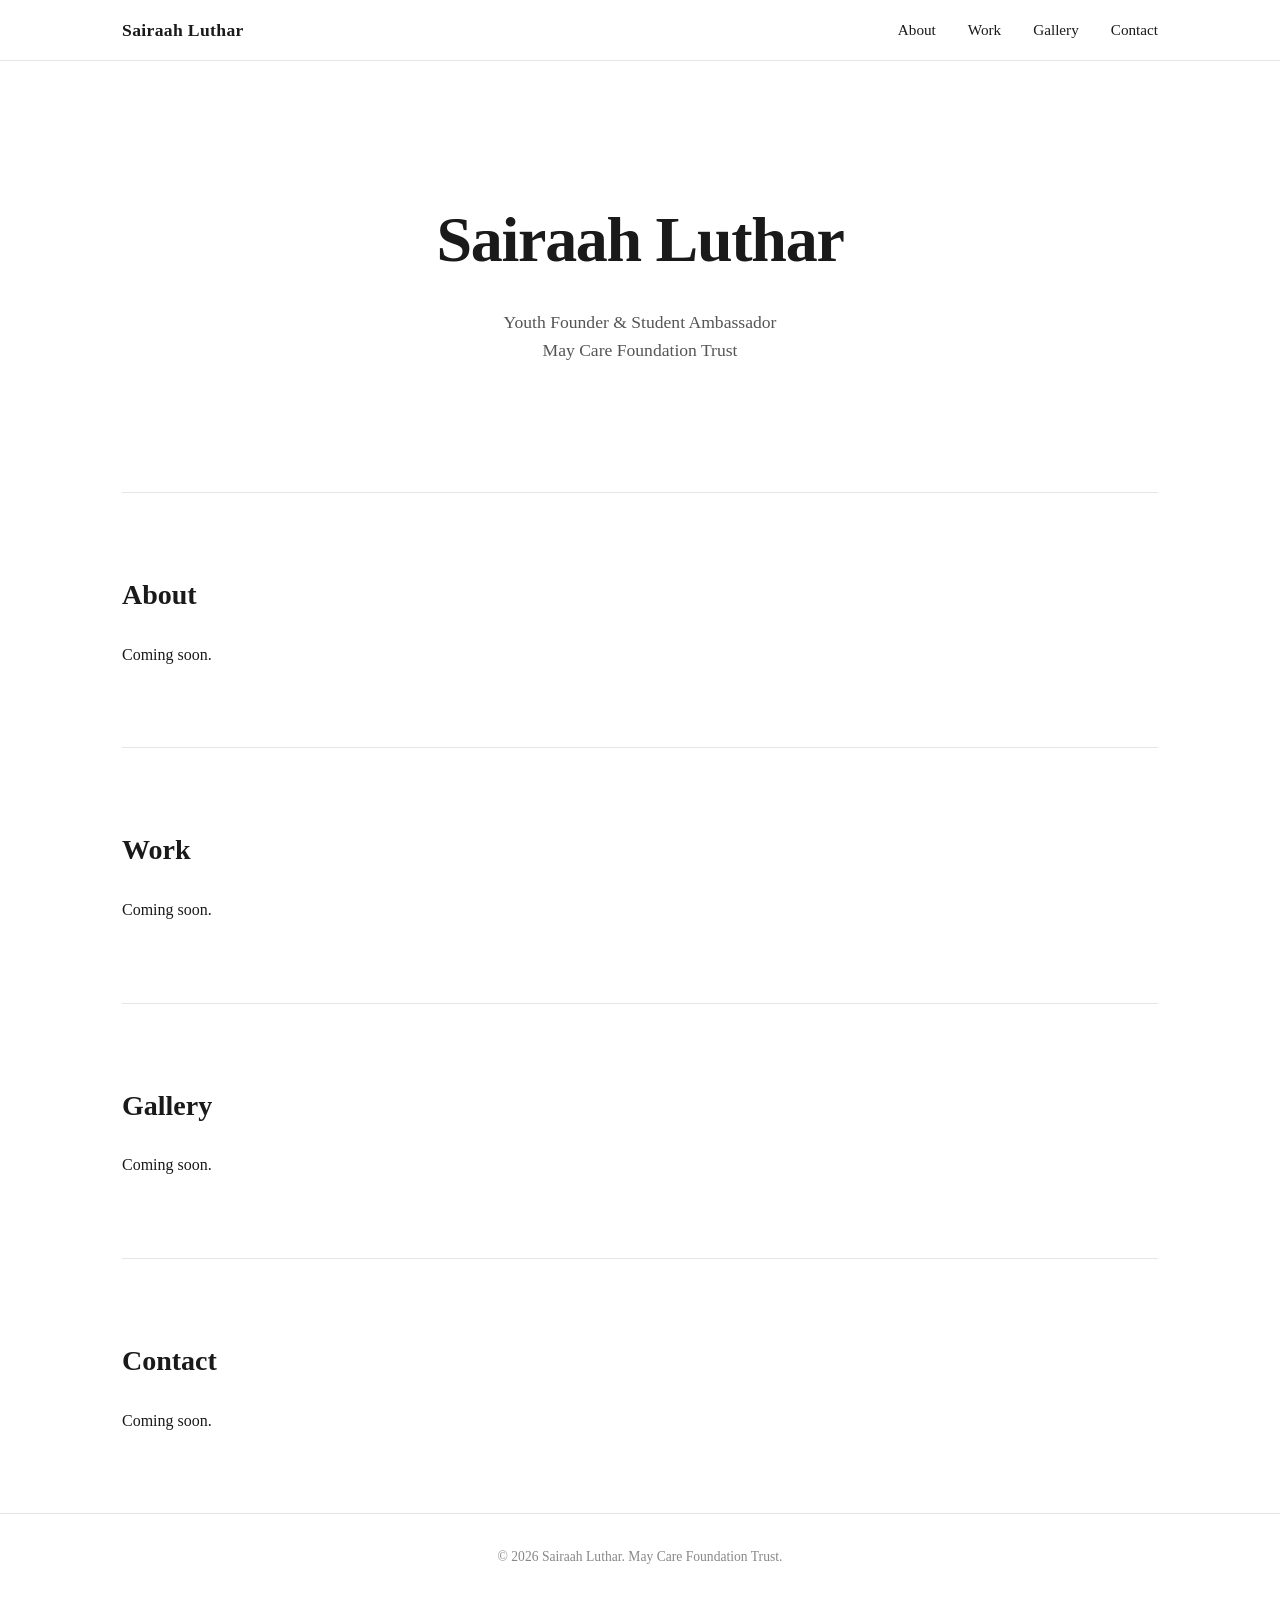
==== index.html @ 71cc1766 "Initial project scaffold for Sairaah Luthar personal website Co-Authored-By: Claude Sonnet 4.6 <nore" ====
<!DOCTYPE html>
<html lang="en">
<head>
  <meta charset="UTF-8" />
  <meta name="viewport" content="width=device-width, initial-scale=1.0" />
  <title>Sairaah Luthar — Youth Founder & Student Ambassador</title>
  <link rel="stylesheet" href="css/style.css" />
</head>
<body>

  <header>
    <nav>
      <div class="logo">Sairaah Luthar</div>
      <ul class="nav-links">
        <li><a href="#about">About</a></li>
        <li><a href="#work">Work</a></li>
        <li><a href="#gallery">Gallery</a></li>
        <li><a href="#contact">Contact</a></li>
      </ul>
    </nav>
  </header>

  <main>
    <section id="hero">
      <h1>Sairaah Luthar</h1>
      <p>Youth Founder &amp; Student Ambassador<br>May Care Foundation Trust</p>
    </section>

    <section id="about">
      <h2>About</h2>
      <p>Coming soon.</p>
    </section>

    <section id="work">
      <h2>Work</h2>
      <p>Coming soon.</p>
    </section>

    <section id="gallery">
      <h2>Gallery</h2>
      <p>Coming soon.</p>
    </section>

    <section id="contact">
      <h2>Contact</h2>
      <p>Coming soon.</p>
    </section>
  </main>

  <footer>
    <p>&copy; 2026 Sairaah Luthar. May Care Foundation Trust.</p>
  </footer>

  <script src="js/script.js"></script>
</body>
</html>
---- css/style.css ----
*, *::before, *::after {
  box-sizing: border-box;
  margin: 0;
  padding: 0;
}

body {
  font-family: Georgia, 'Times New Roman', serif;
  color: #1a1a1a;
  background: #fff;
  line-height: 1.6;
}

/* Nav */
header {
  position: sticky;
  top: 0;
  background: #fff;
  border-bottom: 1px solid #e5e5e5;
  z-index: 100;
}

nav {
  max-width: 1100px;
  margin: 0 auto;
  padding: 1rem 2rem;
  display: flex;
  align-items: center;
  justify-content: space-between;
}

.logo {
  font-size: 1.1rem;
  font-weight: bold;
  letter-spacing: 0.02em;
}

.nav-links {
  list-style: none;
  display: flex;
  gap: 2rem;
}

.nav-links a {
  text-decoration: none;
  color: inherit;
  font-size: 0.95rem;
}

.nav-links a:hover {
  text-decoration: underline;
}

/* Sections */
main {
  max-width: 1100px;
  margin: 0 auto;
  padding: 0 2rem;
}

section {
  padding: 5rem 0;
  border-bottom: 1px solid #e5e5e5;
}

section:last-child {
  border-bottom: none;
}

#hero {
  text-align: center;
  padding: 8rem 0;
}

#hero h1 {
  font-size: clamp(2.5rem, 6vw, 4rem);
  letter-spacing: -0.02em;
  margin-bottom: 1rem;
}

#hero p {
  font-size: 1.1rem;
  color: #555;
}

h2 {
  font-size: 1.75rem;
  margin-bottom: 1.5rem;
}

/* Footer */
footer {
  text-align: center;
  padding: 2rem;
  font-size: 0.85rem;
  color: #888;
  border-top: 1px solid #e5e5e5;
}
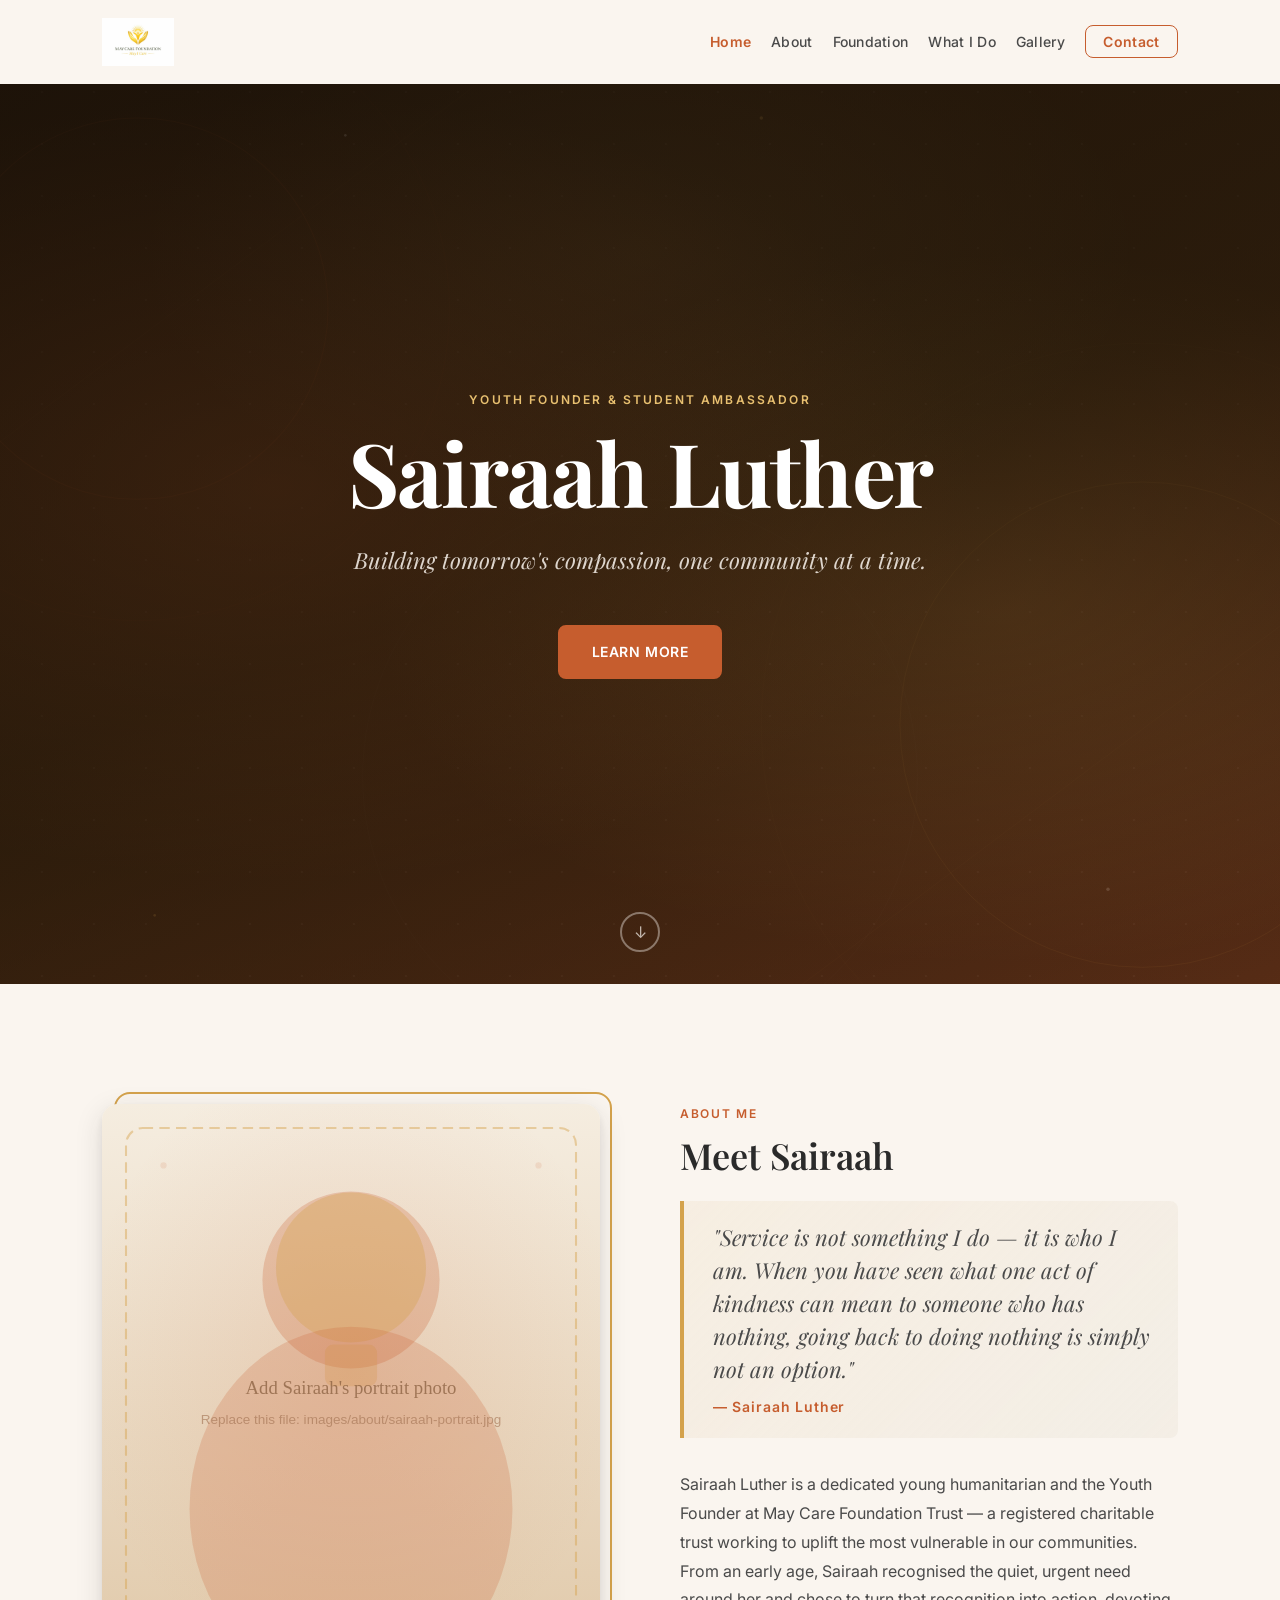
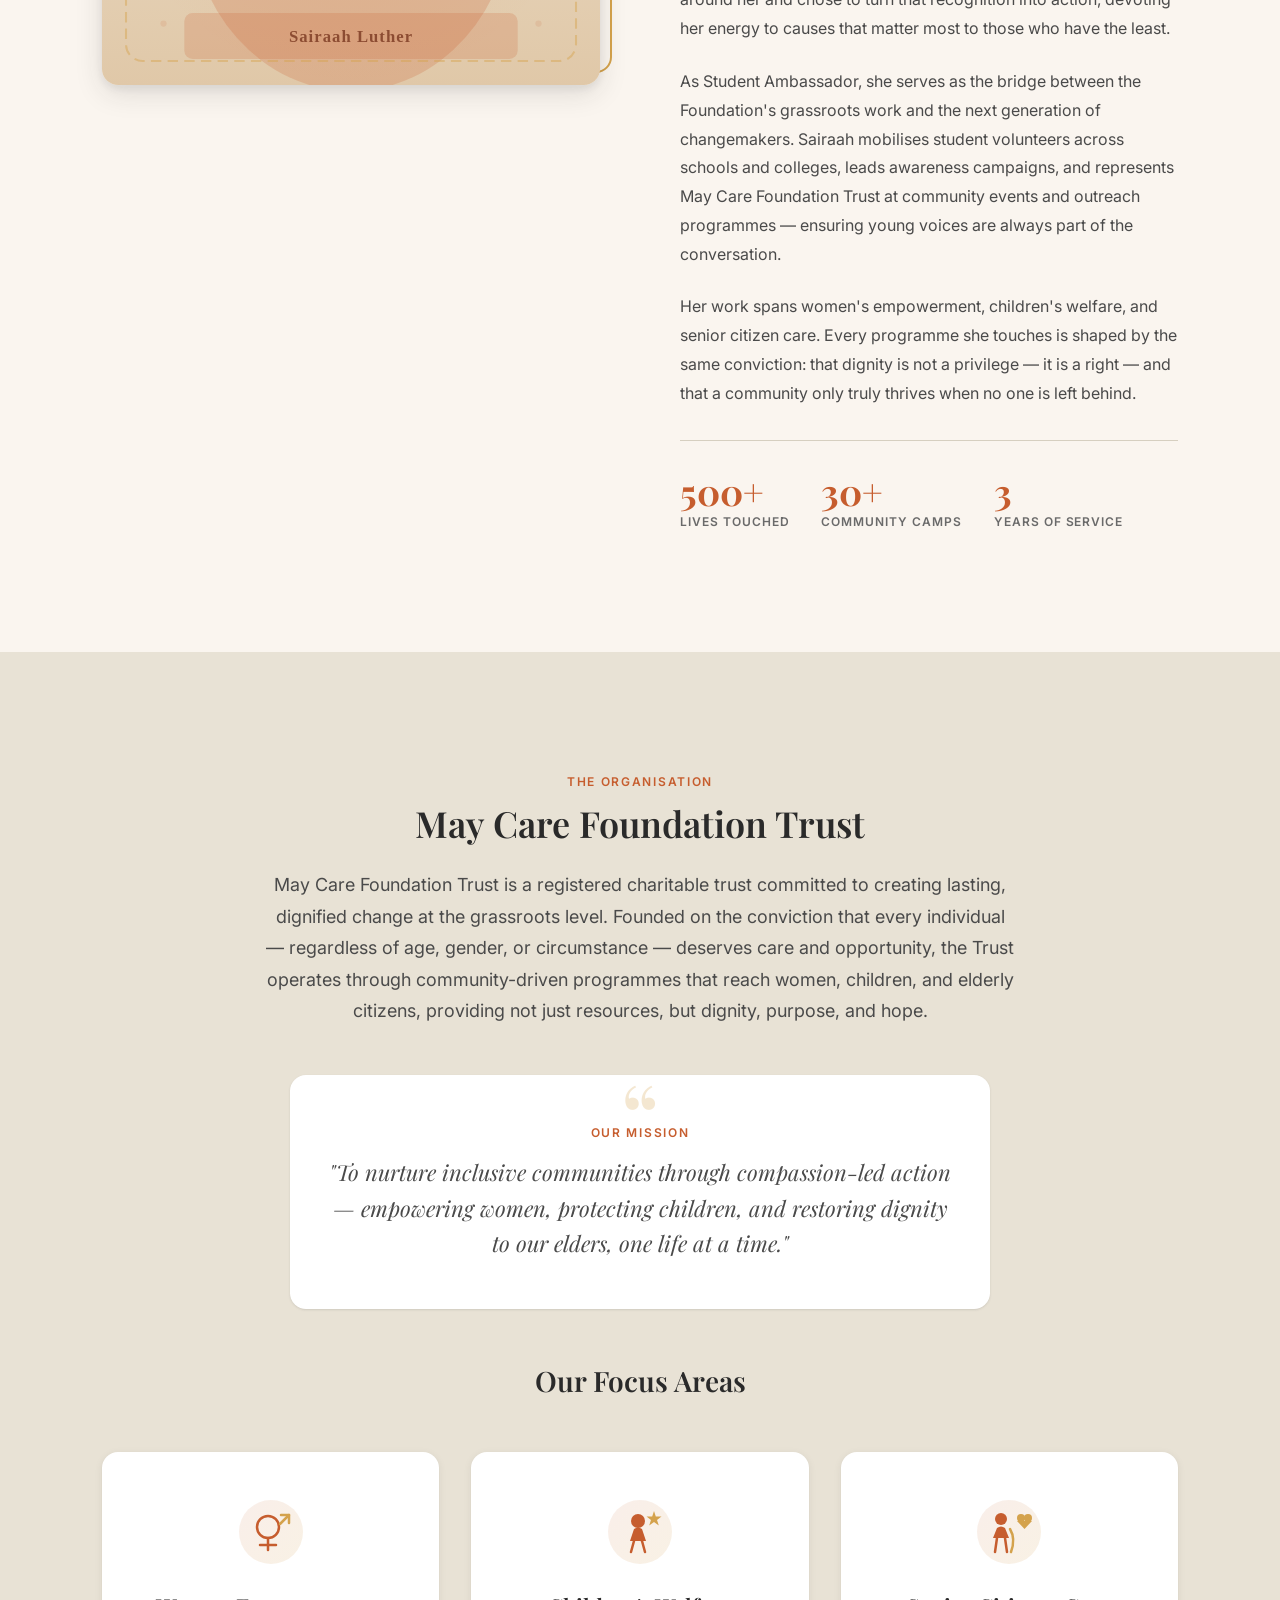
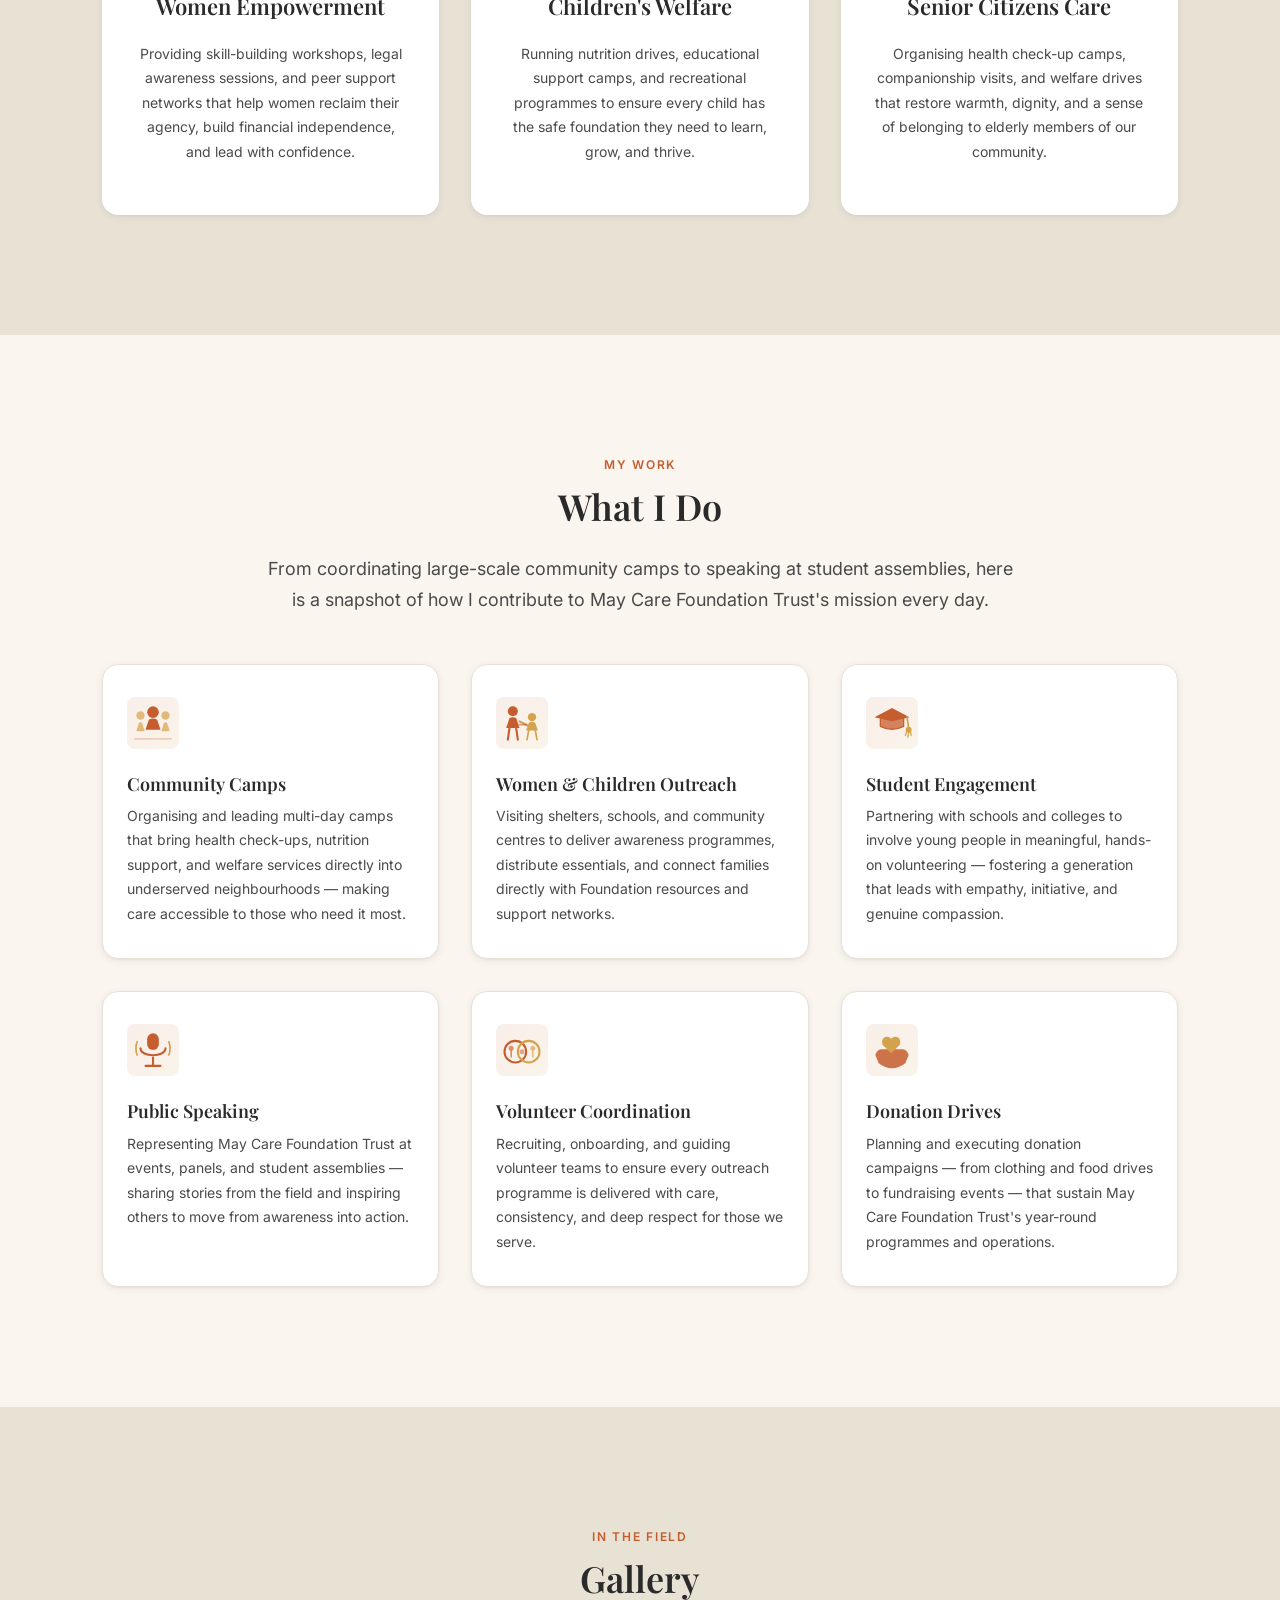
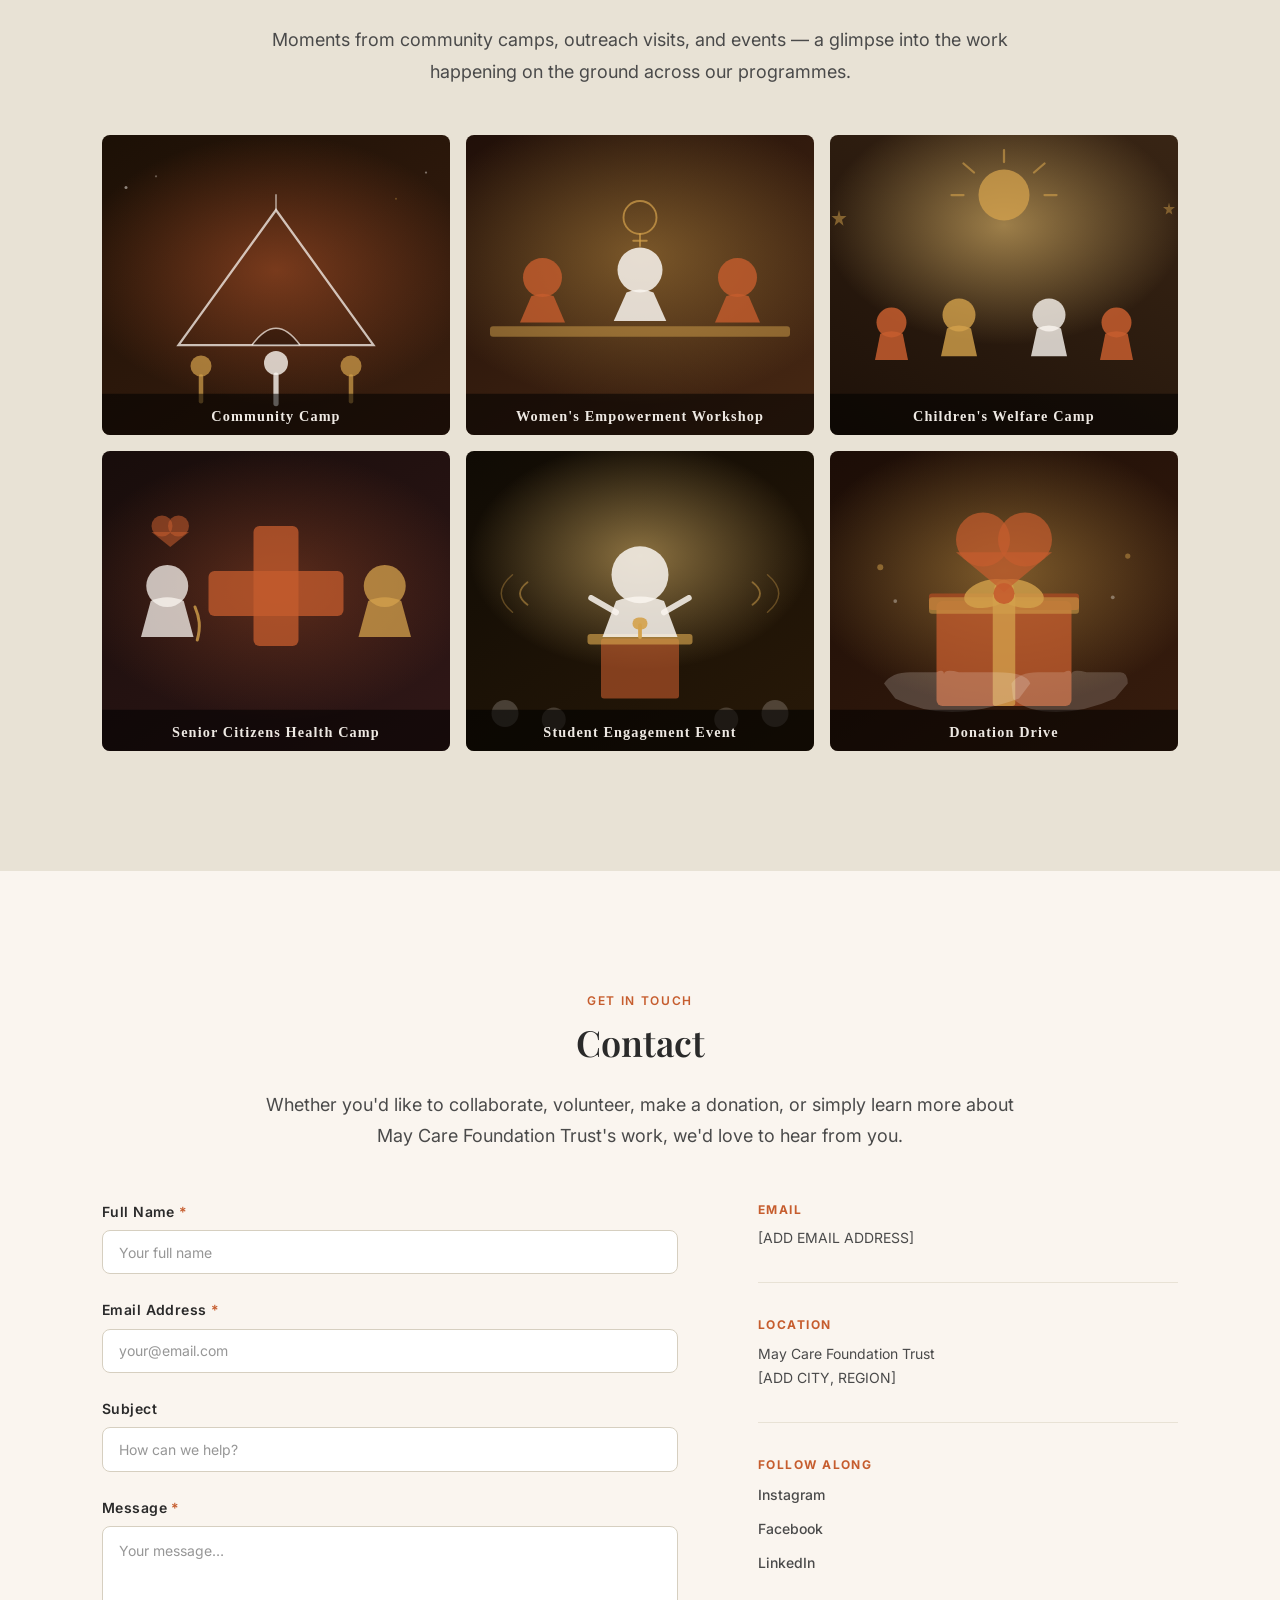
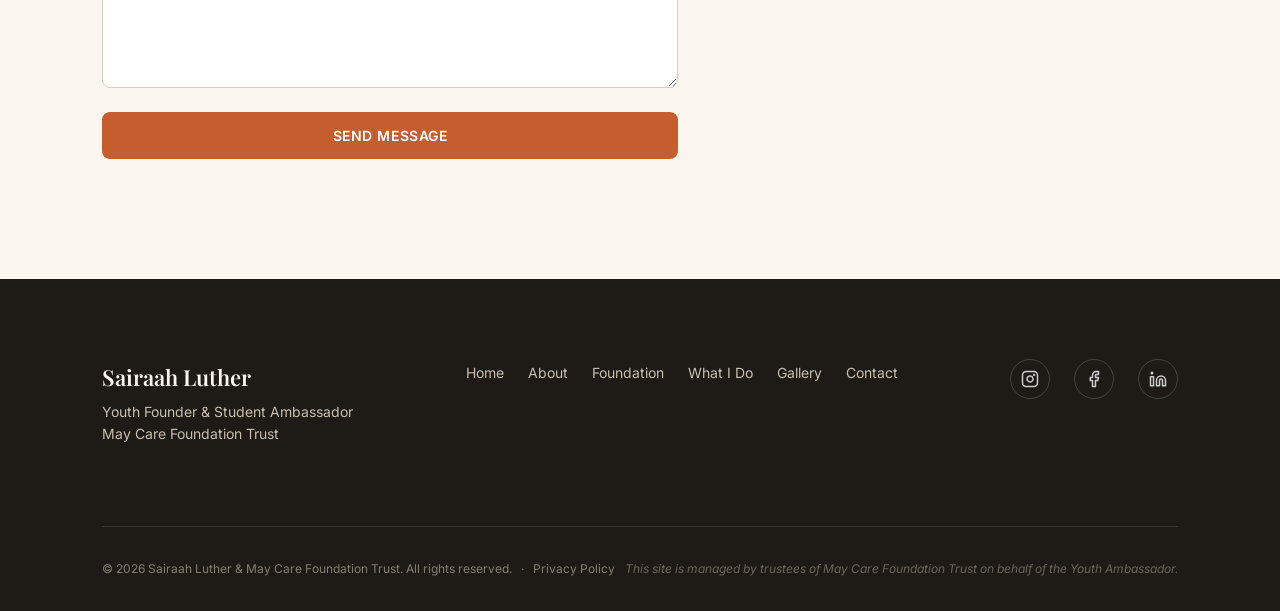
==== commit 4086e6c3: "Add logo image, fix name spelling to Luther, add all site assets Co-Authored-By: Claude Sonnet 4.6 <" ====
--- a/index.html
+++ b/index.html
@@ -1,55 +1,735 @@
-<!DOCTYPE html>
+﻿<!DOCTYPE html>
 <html lang="en">
 <head>
   <meta charset="UTF-8" />
   <meta name="viewport" content="width=device-width, initial-scale=1.0" />
-  <title>Sairaah Luthar — Youth Founder & Student Ambassador</title>
+
+  <!-- Primary Meta -->
+  <title>Sairaah Luther — Youth Founder &amp; Student Ambassador | May Care Foundation Trust</title>
+  <meta name="description" content="Sairaah Luther is Youth Founder &amp; Student Ambassador at May Care Foundation Trust — empowering women, supporting children, and caring for senior citizens." />
+  <meta name="keywords" content="Sairaah Luther, May Care Foundation Trust, Youth Founder, Student Ambassador, women empowerment, children welfare, senior citizens care, community outreach, humanitarian, charity" />
+  <meta name="author" content="Sairaah Luther" />
+  <link rel="canonical" href="[YOUR WEBSITE URL]" />
+
+  <!-- Open Graph / Facebook -->
+  <meta property="og:type" content="website" />
+  <meta property="og:url" content="[YOUR WEBSITE URL]" />
+  <meta property="og:title" content="Sairaah Luther — Youth Founder &amp; Student Ambassador | May Care Foundation Trust" />
+  <meta property="og:description" content="Sairaah Luther is the Youth Founder and Student Ambassador of May Care Foundation Trust — creating lasting change through compassion-led community action for women, children, and senior citizens." />
+  <meta property="og:image" content="/assets/social-preview.jpg" />
+  <meta property="og:image:width" content="1200" />
+  <meta property="og:image:height" content="630" />
+  <meta property="og:image:alt" content="Sairaah Luther, Youth Founder and Student Ambassador at May Care Foundation Trust" />
+  <meta property="og:site_name" content="Sairaah Luther" />
+  <meta property="og:locale" content="en_GB" />
+
+  <!-- Twitter Card -->
+  <meta name="twitter:card" content="summary_large_image" />
+  <meta name="twitter:title" content="Sairaah Luther — Youth Founder &amp; Student Ambassador | May Care Foundation Trust" />
+  <meta name="twitter:description" content="Sairaah Luther is the Youth Founder and Student Ambassador of May Care Foundation Trust — creating lasting change through compassion-led community action for women, children, and senior citizens." />
+  <meta name="twitter:image" content="/assets/social-preview.jpg" />
+  <meta name="twitter:image:alt" content="Sairaah Luther, Youth Founder and Student Ambassador at May Care Foundation Trust" />
+
+  <!-- Favicons -->
+  <link rel="icon" href="/assets/favicon.ico" sizes="any" />
+  <link rel="icon" type="image/png" sizes="32x32" href="/assets/favicon-32x32.png" />
+  <link rel="icon" type="image/png" sizes="16x16" href="/assets/favicon-16x16.png" />
+  <link rel="apple-touch-icon" sizes="180x180" href="/assets/apple-touch-icon.png" />
+
+  <!-- Google Fonts — preconnect first to cut DNS/TLS latency -->
+  <link rel="preconnect" href="https://fonts.googleapis.com" />
+  <link rel="preconnect" href="https://fonts.gstatic.com" crossorigin />
+  <link rel="stylesheet" href="https://fonts.googleapis.com/css2?family=Playfair+Display:ital,wght@0,400;0,500;0,600;0,700;1,400;1,500&family=Inter:wght@300;400;500;600&display=swap" />
+
   <link rel="stylesheet" href="css/style.css" />
 </head>
+
 <body>
 
-  <header>
-    <nav>
-      <div class="logo">Sairaah Luthar</div>
-      <ul class="nav-links">
-        <li><a href="#about">About</a></li>
-        <li><a href="#work">Work</a></li>
-        <li><a href="#gallery">Gallery</a></li>
-        <li><a href="#contact">Contact</a></li>
+  <!-- ============================================================
+       SKIP LINK (Accessibility)
+       ============================================================ -->
+  <a class="skip-link" href="#main-content">Skip to main content</a>
+
+
+  <!-- ============================================================
+       HEADER / NAVIGATION
+       ============================================================ -->
+  <header class="site-header" role="banner">
+    <nav class="nav-container" aria-label="Primary navigation">
+      <a class="nav-logo" href="#home" aria-label="Sairaah Luther — back to top">
+        <img src="images/logo/logo.jpg" alt="May Care Foundation Trust Logo" class="nav-logo__img" />
+      </a>
+
+      <button
+        class="nav-toggle"
+        aria-expanded="false"
+        aria-controls="nav-menu"
+        aria-label="Toggle navigation menu"
+      >
+        <span class="nav-toggle__bar"></span>
+        <span class="nav-toggle__bar"></span>
+        <span class="nav-toggle__bar"></span>
+      </button>
+
+      <ul class="nav-menu" id="nav-menu" role="list">
+        <li><a class="nav-link" href="#home">Home</a></li>
+        <li><a class="nav-link" href="#about">About</a></li>
+        <li><a class="nav-link" href="#foundation">Foundation</a></li>
+        <li><a class="nav-link" href="#what-i-do">What I Do</a></li>
+        <li><a class="nav-link" href="#gallery">Gallery</a></li>
+        <li><a class="nav-link nav-link--cta" href="#contact">Contact</a></li>
       </ul>
     </nav>
   </header>
 
-  <main>
-    <section id="hero">
-      <h1>Sairaah Luthar</h1>
-      <p>Youth Founder &amp; Student Ambassador<br>May Care Foundation Trust</p>
+
+  <!-- ============================================================
+       MAIN CONTENT
+       ============================================================ -->
+  <main id="main-content">
+
+
+    <!-- ----------------------------------------------------------
+         HERO SECTION
+         ---------------------------------------------------------- -->
+    <section id="home" class="hero" aria-labelledby="hero-heading">
+      <div class="hero__bg" aria-hidden="true">
+        <!-- Background image: set in CSS as background-image: url('../images/hero/hero-bg.jpg') -->
+      </div>
+      <div class="hero__overlay" aria-hidden="true"></div>
+
+      <div class="hero__content">
+        <p class="hero__eyebrow">Youth Founder &amp; Student Ambassador</p>
+        <h1 class="hero__heading" id="hero-heading">Sairaah Luther</h1>
+        <p class="hero__tagline">
+          Building tomorrow's compassion, one community at a time.
+        </p>
+        <a class="btn btn--primary" href="#about">Learn More</a>
+      </div>
+
+      <a class="hero__scroll-indicator" href="#about" aria-label="Scroll down to About section">
+        <span class="hero__scroll-indicator-arrow" aria-hidden="true">&#8595;</span>
+      </a>
     </section>
 
-    <section id="about">
-      <h2>About</h2>
-      <p>Coming soon.</p>
+
+    <!-- ----------------------------------------------------------
+         ABOUT SECTION
+         ---------------------------------------------------------- -->
+    <section id="about" class="about section-padding" aria-labelledby="about-heading">
+      <div class="container">
+        <div class="about__grid">
+
+          <!-- Photo column -->
+          <div class="about__photo-col">
+            <figure class="about__photo-frame">
+              <img
+                class="about__photo"
+                src="images/about/sairaah-portrait.svg"
+                alt="Sairaah Luther, Youth Founder and Student Ambassador at May Care Foundation Trust"
+                width="480"
+                height="560"
+                loading="lazy"
+              />
+            </figure>
+          </div>
+
+          <!-- Bio column -->
+          <div class="about__bio-col">
+            <span class="section-label" aria-hidden="true">About Me</span>
+            <h2 class="section-heading" id="about-heading">Meet Sairaah</h2>
+
+            <blockquote class="pull-quote">
+              <p>
+                "Service is not something I do — it is who I am. When you have seen what one act of kindness can mean to someone who has nothing, going back to doing nothing is simply not an option."
+              </p>
+              <cite>— Sairaah Luther</cite>
+            </blockquote>
+
+            <p class="about__bio-text">
+              Sairaah Luther is a dedicated young humanitarian and the Youth Founder at May Care Foundation Trust — a registered charitable trust working to uplift the most vulnerable in our communities. From an early age, Sairaah recognised the quiet, urgent need around her and chose to turn that recognition into action, devoting her energy to causes that matter most to those who have the least.
+            </p>
+            <p class="about__bio-text">
+              As Student Ambassador, she serves as the bridge between the Foundation's grassroots work and the next generation of changemakers. Sairaah mobilises student volunteers across schools and colleges, leads awareness campaigns, and represents May Care Foundation Trust at community events and outreach programmes — ensuring young voices are always part of the conversation.
+            </p>
+            <p class="about__bio-text">
+              Her work spans women's empowerment, children's welfare, and senior citizen care. Every programme she touches is shaped by the same conviction: that dignity is not a privilege — it is a right — and that a community only truly thrives when no one is left behind.
+            </p>
+
+            <ul class="about__stats" aria-label="Key highlights">
+              <li class="about__stat">
+                <span class="about__stat-number">500+</span>
+                <span class="about__stat-label">Lives Touched</span>
+              </li>
+              <li class="about__stat">
+                <span class="about__stat-number">30+</span>
+                <span class="about__stat-label">Community Camps</span>
+              </li>
+              <li class="about__stat">
+                <span class="about__stat-number">3</span>
+                <span class="about__stat-label">Years of Service</span>
+              </li>
+            </ul>
+          </div>
+
+        </div>
+      </div>
     </section>
 
-    <section id="work">
-      <h2>Work</h2>
-      <p>Coming soon.</p>
+
+    <!-- ----------------------------------------------------------
+         FOUNDATION SECTION
+         ---------------------------------------------------------- -->
+    <section id="foundation" class="foundation section-padding" aria-labelledby="foundation-heading">
+      <div class="container">
+
+        <span class="section-label" aria-hidden="true">The Organisation</span>
+        <h2 class="section-heading" id="foundation-heading">May Care Foundation Trust</h2>
+        <p class="section-intro">
+          May Care Foundation Trust is a registered charitable trust committed to creating lasting, dignified change at the grassroots level. Founded on the conviction that every individual — regardless of age, gender, or circumstance — deserves care and opportunity, the Trust operates through community-driven programmes that reach women, children, and elderly citizens, providing not just resources, but dignity, purpose, and hope.
+        </p>
+
+        <!-- Mission statement -->
+        <div class="foundation__mission" role="region" aria-label="Foundation mission">
+          <h3 class="foundation__mission-title">Our Mission</h3>
+          <p class="foundation__mission-text">
+            "To nurture inclusive communities through compassion-led action — empowering women, protecting children, and restoring dignity to our elders, one life at a time."
+          </p>
+        </div>
+
+        <!-- Focus area cards -->
+        <h3 class="foundation__cards-heading">Our Focus Areas</h3>
+        <ul class="foundation__cards" role="list" aria-label="Foundation focus areas">
+
+          <li class="foundation__card">
+            <div class="foundation__card-icon" aria-hidden="true">
+              <img
+                src="images/icons/women-empowerment.svg"
+                alt=""
+                width="48"
+                height="48"
+              />
+            </div>
+            <h4 class="foundation__card-title">Women Empowerment</h4>
+            <p class="foundation__card-desc">
+              Providing skill-building workshops, legal awareness sessions, and peer support networks that help women reclaim their agency, build financial independence, and lead with confidence.
+            </p>
+          </li>
+
+          <li class="foundation__card">
+            <div class="foundation__card-icon" aria-hidden="true">
+              <img
+                src="images/icons/childrens-welfare.svg"
+                alt=""
+                width="48"
+                height="48"
+              />
+            </div>
+            <h4 class="foundation__card-title">Children's Welfare</h4>
+            <p class="foundation__card-desc">
+              Running nutrition drives, educational support camps, and recreational programmes to ensure every child has the safe foundation they need to learn, grow, and thrive.
+            </p>
+          </li>
+
+          <li class="foundation__card">
+            <div class="foundation__card-icon" aria-hidden="true">
+              <img
+                src="images/icons/senior-citizens.svg"
+                alt=""
+                width="48"
+                height="48"
+              />
+            </div>
+            <h4 class="foundation__card-title">Senior Citizens Care</h4>
+            <p class="foundation__card-desc">
+              Organising health check-up camps, companionship visits, and welfare drives that restore warmth, dignity, and a sense of belonging to elderly members of our community.
+            </p>
+          </li>
+
+        </ul>
+      </div>
     </section>
 
-    <section id="gallery">
-      <h2>Gallery</h2>
-      <p>Coming soon.</p>
+
+    <!-- ----------------------------------------------------------
+         WHAT I DO SECTION
+         ---------------------------------------------------------- -->
+    <section id="what-i-do" class="what-i-do section-padding" aria-labelledby="what-i-do-heading">
+      <div class="container">
+
+        <span class="section-label" aria-hidden="true">My Work</span>
+        <h2 class="section-heading" id="what-i-do-heading">What I Do</h2>
+        <p class="section-intro">
+          From coordinating large-scale community camps to speaking at student assemblies, here is a snapshot of how I contribute to May Care Foundation Trust's mission every day.
+        </p>
+
+        <ul class="activities__grid" role="list" aria-label="Sairaah's activities">
+
+          <li class="activity__card">
+            <div class="activity__icon" aria-hidden="true">
+              <img
+                src="images/icons/community-camps.svg"
+                alt=""
+                width="40"
+                height="40"
+              />
+            </div>
+            <h3 class="activity__title">Community Camps</h3>
+            <p class="activity__desc">
+              Organising and leading multi-day camps that bring health check-ups, nutrition support, and welfare services directly into underserved neighbourhoods — making care accessible to those who need it most.
+            </p>
+          </li>
+
+          <li class="activity__card">
+            <div class="activity__icon" aria-hidden="true">
+              <img
+                src="images/icons/women-children-outreach.svg"
+                alt=""
+                width="40"
+                height="40"
+              />
+            </div>
+            <h3 class="activity__title">Women &amp; Children Outreach</h3>
+            <p class="activity__desc">
+              Visiting shelters, schools, and community centres to deliver awareness programmes, distribute essentials, and connect families directly with Foundation resources and support networks.
+            </p>
+          </li>
+
+          <li class="activity__card">
+            <div class="activity__icon" aria-hidden="true">
+              <img
+                src="images/icons/student-engagement.svg"
+                alt=""
+                width="40"
+                height="40"
+              />
+            </div>
+            <h3 class="activity__title">Student Engagement</h3>
+            <p class="activity__desc">
+              Partnering with schools and colleges to involve young people in meaningful, hands-on volunteering — fostering a generation that leads with empathy, initiative, and genuine compassion.
+            </p>
+          </li>
+
+          <li class="activity__card">
+            <div class="activity__icon" aria-hidden="true">
+              <img
+                src="images/icons/public-speaking.svg"
+                alt=""
+                width="40"
+                height="40"
+              />
+            </div>
+            <h3 class="activity__title">Public Speaking</h3>
+            <p class="activity__desc">
+              Representing May Care Foundation Trust at events, panels, and student assemblies — sharing stories from the field and inspiring others to move from awareness into action.
+            </p>
+          </li>
+
+          <li class="activity__card">
+            <div class="activity__icon" aria-hidden="true">
+              <img
+                src="images/icons/volunteer-coordination.svg"
+                alt=""
+                width="40"
+                height="40"
+              />
+            </div>
+            <h3 class="activity__title">Volunteer Coordination</h3>
+            <p class="activity__desc">
+              Recruiting, onboarding, and guiding volunteer teams to ensure every outreach programme is delivered with care, consistency, and deep respect for those we serve.
+            </p>
+          </li>
+
+          <li class="activity__card">
+            <div class="activity__icon" aria-hidden="true">
+              <img
+                src="images/icons/donation-drives.svg"
+                alt=""
+                width="40"
+                height="40"
+              />
+            </div>
+            <h3 class="activity__title">Donation Drives</h3>
+            <p class="activity__desc">
+              Planning and executing donation campaigns — from clothing and food drives to fundraising events — that sustain May Care Foundation Trust's year-round programmes and operations.
+            </p>
+          </li>
+
+        </ul>
+      </div>
     </section>
 
-    <section id="contact">
-      <h2>Contact</h2>
-      <p>Coming soon.</p>
+
+    <!-- ----------------------------------------------------------
+         GALLERY SECTION
+         ---------------------------------------------------------- -->
+    <section id="gallery" class="gallery section-padding" aria-labelledby="gallery-heading">
+      <div class="container">
+
+        <span class="section-label" aria-hidden="true">In the Field</span>
+        <h2 class="section-heading" id="gallery-heading">Gallery</h2>
+        <p class="section-intro">
+          Moments from community camps, outreach visits, and events — a glimpse into the work happening on the ground across our programmes.
+        </p>
+
+        <ul class="gallery__grid" role="list" aria-label="Photo gallery">
+
+          <li class="gallery__item">
+            <figure>
+              <img
+                class="gallery__img"
+                src="images/gallery/community-camp.svg"
+                alt="Sairaah Luther and volunteers at a May Care Foundation Trust community camp"
+                width="600"
+                height="400"
+                loading="lazy"
+              />
+              <figcaption class="gallery__caption">
+                Community Camp
+              </figcaption>
+            </figure>
+          </li>
+
+          <li class="gallery__item">
+            <figure>
+              <img
+                class="gallery__img"
+                src="images/gallery/womens-workshop.svg"
+                alt="Women attending a skill-building workshop organised by May Care Foundation Trust"
+                width="600"
+                height="400"
+                loading="lazy"
+              />
+              <figcaption class="gallery__caption">
+                Women's Empowerment Workshop
+              </figcaption>
+            </figure>
+          </li>
+
+          <li class="gallery__item">
+            <figure>
+              <img
+                class="gallery__img"
+                src="images/gallery/childrens-camp.svg"
+                alt="Children participating in an educational activity at a May Care Foundation Trust welfare camp"
+                width="600"
+                height="400"
+                loading="lazy"
+              />
+              <figcaption class="gallery__caption">
+                Children's Welfare Camp
+              </figcaption>
+            </figure>
+          </li>
+
+          <li class="gallery__item">
+            <figure>
+              <img
+                class="gallery__img"
+                src="images/gallery/seniors-health-camp.svg"
+                alt="Volunteers conducting health check-ups for elderly community members"
+                width="600"
+                height="400"
+                loading="lazy"
+              />
+              <figcaption class="gallery__caption">
+                Senior Citizens Health Camp
+              </figcaption>
+            </figure>
+          </li>
+
+          <li class="gallery__item">
+            <figure>
+              <img
+                class="gallery__img"
+                src="images/gallery/public-speaking.svg"
+                alt="Sairaah Luther speaking at a student engagement event"
+                width="600"
+                height="400"
+                loading="lazy"
+              />
+              <figcaption class="gallery__caption">
+                Student Engagement Event
+              </figcaption>
+            </figure>
+          </li>
+
+          <li class="gallery__item">
+            <figure>
+              <img
+                class="gallery__img"
+                src="images/gallery/donation-drive.svg"
+                alt="Volunteers sorting donated items for distribution at a May Care Foundation Trust donation drive"
+                width="600"
+                height="400"
+                loading="lazy"
+              />
+              <figcaption class="gallery__caption">
+                Donation Drive
+              </figcaption>
+            </figure>
+          </li>
+
+        </ul>
+      </div>
     </section>
+
+
+    <!-- ----------------------------------------------------------
+         CONTACT SECTION
+         ---------------------------------------------------------- -->
+    <section id="contact" class="contact section-padding" aria-labelledby="contact-heading">
+      <div class="container">
+
+        <span class="section-label" aria-hidden="true">Get in Touch</span>
+        <h2 class="section-heading" id="contact-heading">Contact</h2>
+        <p class="section-intro">
+          Whether you'd like to collaborate, volunteer, make a donation, or simply learn more about May Care Foundation Trust's work, we'd love to hear from you.
+        </p>
+
+        <div class="contact__grid">
+
+          <!-- Contact form -->
+          <div class="contact__form-col">
+            <!--
+              FORM ACTION:
+              Formspree:      action="https://formspree.io/f/YOUR_FORM_ID"
+              Netlify Forms:  add attribute  netlify  and  name="contact"  on the <form> element
+            -->
+            <form
+              class="contact__form"
+              action="https://formspree.io/f/[ADD_FORMSPREE_ID]"
+              method="POST"
+              novalidate
+              aria-label="Contact form"
+            >
+
+              <div class="form-group">
+                <label class="form-label" for="contact-name">Full Name <span aria-hidden="true">*</span></label>
+                <input
+                  class="form-input"
+                  type="text"
+                  id="contact-name"
+                  name="name"
+                  placeholder="Your full name"
+                  required
+                  autocomplete="name"
+                  aria-required="true"
+                />
+              </div>
+
+              <div class="form-group">
+                <label class="form-label" for="contact-email">Email Address <span aria-hidden="true">*</span></label>
+                <input
+                  class="form-input"
+                  type="email"
+                  id="contact-email"
+                  name="email"
+                  placeholder="your@email.com"
+                  required
+                  autocomplete="email"
+                  aria-required="true"
+                />
+              </div>
+
+              <div class="form-group">
+                <label class="form-label" for="contact-subject">Subject</label>
+                <input
+                  class="form-input"
+                  type="text"
+                  id="contact-subject"
+                  name="subject"
+                  placeholder="How can we help?"
+                  autocomplete="off"
+                />
+              </div>
+
+              <div class="form-group">
+                <label class="form-label" for="contact-message">Message <span aria-hidden="true">*</span></label>
+                <textarea
+                  class="form-input form-textarea"
+                  id="contact-message"
+                  name="message"
+                  rows="6"
+                  placeholder="Your message…"
+                  required
+                  aria-required="true"
+                ></textarea>
+              </div>
+
+              <!-- Honeypot field (spam prevention) -->
+              <input type="text" name="_gotcha" style="display:none" tabindex="-1" autocomplete="off" aria-hidden="true" />
+
+              <!-- Formspree redirect after submission -->
+              <input type="hidden" name="_next" value="[ADD THANK-YOU PAGE URL]" />
+
+              <button class="btn btn--primary btn--full" type="submit">
+                Send Message
+              </button>
+
+            </form>
+          </div>
+
+          <!-- Contact details -->
+          <aside class="contact__details-col" aria-label="Contact details">
+
+            <div class="contact__detail-block">
+              <h3 class="contact__detail-heading">Email</h3>
+              <p>
+                <a href="mailto:[ADD EMAIL ADDRESS]" class="contact__link">
+                  [ADD EMAIL ADDRESS]
+                </a>
+              </p>
+            </div>
+
+            <div class="contact__detail-block">
+              <h3 class="contact__detail-heading">Location</h3>
+              <address>
+                May Care Foundation Trust<br>
+                [ADD CITY, REGION]
+              </address>
+            </div>
+
+            <div class="contact__detail-block">
+              <h3 class="contact__detail-heading">Follow Along</h3>
+              <ul class="contact__social" role="list" aria-label="Social media links">
+                <li>
+                  <a
+                    class="contact__social-link"
+                    href="#"
+                    target="_blank"
+                    rel="noopener noreferrer"
+                    aria-label="Follow Sairaah on Instagram (opens in new tab)"
+                  >
+                    Instagram
+                  </a>
+                </li>
+                <li>
+                  <a
+                    class="contact__social-link"
+                    href="#"
+                    target="_blank"
+                    rel="noopener noreferrer"
+                    aria-label="Follow Sairaah on Facebook (opens in new tab)"
+                  >
+                    Facebook
+                  </a>
+                </li>
+                <li>
+                  <a
+                    class="contact__social-link"
+                    href="#"
+                    target="_blank"
+                    rel="noopener noreferrer"
+                    aria-label="Connect with Sairaah on LinkedIn (opens in new tab)"
+                  >
+                    LinkedIn
+                  </a>
+                </li>
+              </ul>
+            </div>
+
+          </aside>
+
+        </div>
+      </div>
+    </section>
+
   </main>
 
-  <footer>
-    <p>&copy; 2026 Sairaah Luthar. May Care Foundation Trust.</p>
+
+  <!-- ============================================================
+       FOOTER
+       ============================================================ -->
+  <footer class="site-footer" role="contentinfo">
+    <div class="container">
+
+      <div class="footer__inner">
+
+        <div class="footer__brand">
+          <p class="footer__name">Sairaah Luther</p>
+          <p class="footer__role">Youth Founder &amp; Student Ambassador<br>May Care Foundation Trust</p>
+        </div>
+
+        <nav class="footer__nav" aria-label="Footer navigation">
+          <ul role="list">
+            <li><a href="#home">Home</a></li>
+            <li><a href="#about">About</a></li>
+            <li><a href="#foundation">Foundation</a></li>
+            <li><a href="#what-i-do">What I Do</a></li>
+            <li><a href="#gallery">Gallery</a></li>
+            <li><a href="#contact">Contact</a></li>
+          </ul>
+        </nav>
+
+        <ul class="footer__social" role="list" aria-label="Social media links">
+          <li>
+            <a
+              href="#"
+              target="_blank"
+              rel="noopener noreferrer"
+              aria-label="Follow Sairaah on Instagram (opens in new tab)"
+              class="footer__social-link"
+            >
+              <img
+                src="images/icons/instagram.svg"
+                alt="Instagram"
+                width="24"
+                height="24"
+              />
+            </a>
+          </li>
+          <li>
+            <a
+              href="#"
+              target="_blank"
+              rel="noopener noreferrer"
+              aria-label="Follow Sairaah on Facebook (opens in new tab)"
+              class="footer__social-link"
+            >
+              <img
+                src="images/icons/facebook.svg"
+                alt="Facebook"
+                width="24"
+                height="24"
+              />
+            </a>
+          </li>
+          <li>
+            <a
+              href="#"
+              target="_blank"
+              rel="noopener noreferrer"
+              aria-label="Connect with Sairaah on LinkedIn (opens in new tab)"
+              class="footer__social-link"
+            >
+              <img
+                src="images/icons/linkedin.svg"
+                alt="LinkedIn"
+                width="24"
+                height="24"
+              />
+            </a>
+          </li>
+        </ul>
+
+      </div>
+
+      <div class="footer__bottom">
+        <p class="footer__copyright">
+          &copy; <span id="footer-year"></span> Sairaah Luther &amp; May Care Foundation Trust. All rights reserved.
+          &ensp;&middot;&ensp;
+          <a href="privacy-policy.html" class="footer__policy-link">Privacy Policy</a>
+        </p>
+        <p class="footer__disclaimer">
+          This site is managed by trustees of May Care Foundation Trust on behalf of the Youth Ambassador.
+        </p>
+      </div>
+
+    </div>
   </footer>
+
 
   <script src="js/script.js"></script>
 </body>
--- a/css/style.css
+++ b/css/style.css
@@ -1,98 +1,1795 @@
-*, *::before, *::after {
+/* ============================================================
+   sairaah-website / style.css
+   Warm humanitarian aesthetic — Playfair Display + Inter
+   Mobile-first: base → 768px → 1024px
+   ============================================================ */
+
+/* ------------------------------------------------------------
+   GOOGLE FONTS
+   Loaded via <link> + preconnect in HTML for better performance.
+   ------------------------------------------------------------ */
+
+
+/* ------------------------------------------------------------
+   CSS CUSTOM PROPERTIES
+   ------------------------------------------------------------ */
+:root {
+  /* Brand colours */
+  --color-saffron:      #C65D2E;
+  --color-saffron-dark: #A84A22;
+  --color-saffron-light:#D97040;
+  --color-gold:         #D4A24C;
+  --color-gold-light:   #E8C070;
+  --color-cream:        #FAF5EF;
+  --color-sage:         #E8E2D5;
+  --color-sage-dark:    #D6CFC0;
+  --color-charcoal:     #2A2A2A;
+  --color-charcoal-mid: #4A4A4A;
+  --color-charcoal-soft:#6A6A6A;
+  --color-white:        #FFFFFF;
+  --color-footer-bg:    #1E1A16;
+  --color-footer-text:  #C8BFB0;
+
+  /* Typography */
+  --font-heading: 'Playfair Display', Georgia, serif;
+  --font-body:    'Inter', system-ui, sans-serif;
+
+  /* Font sizes (fluid via clamp) */
+  --fs-xs:   0.75rem;
+  --fs-sm:   0.875rem;
+  --fs-base: 1rem;
+  --fs-md:   1.125rem;
+  --fs-lg:   1.375rem;
+  --fs-xl:   1.75rem;
+  --fs-2xl:  2.25rem;
+  --fs-3xl:  clamp(2.25rem, 5vw, 3.25rem);
+  --fs-hero: clamp(2.75rem, 8vw, 5.5rem);
+
+  /* Spacing */
+  --space-xs:  0.5rem;
+  --space-sm:  1rem;
+  --space-md:  1.5rem;
+  --space-lg:  2rem;
+  --space-xl:  3rem;
+  --space-2xl: 5rem;
+  --space-3xl: 7rem;
+
+  /* Section padding */
+  --section-padding-y: 5rem;
+
+  /* Layout */
+  --container-max: 1140px;
+  --container-pad: 1.25rem;
+
+  /* Radius */
+  --radius-sm:   4px;
+  --radius-md:   8px;
+  --radius-lg:   16px;
+  --radius-full: 9999px;
+
+  /* Shadows */
+  --shadow-sm:  0 1px 3px rgba(42, 42, 42, 0.08),  0 1px 2px rgba(42, 42, 42, 0.05);
+  --shadow-md:  0 4px 12px rgba(42, 42, 42, 0.10),  0 2px 6px  rgba(42, 42, 42, 0.06);
+  --shadow-lg:  0 8px 28px rgba(42, 42, 42, 0.13),  0 4px 10px rgba(42, 42, 42, 0.07);
+  --shadow-card:0 2px 8px  rgba(42, 42, 42, 0.07),  0 1px 3px  rgba(42, 42, 42, 0.05);
+
+  /* Transitions */
+  --transition-fast:   150ms ease;
+  --transition-base:   250ms ease;
+  --transition-smooth: 400ms cubic-bezier(0.25, 0.46, 0.45, 0.94);
+}
+
+
+/* ------------------------------------------------------------
+   RESET & BASE
+   ------------------------------------------------------------ */
+*,
+*::before,
+*::after {
   box-sizing: border-box;
   margin: 0;
   padding: 0;
 }
 
+html {
+  scroll-behavior: smooth;
+  font-size: 16px;
+  -webkit-text-size-adjust: 100%;
+}
+
 body {
-  font-family: Georgia, 'Times New Roman', serif;
-  color: #1a1a1a;
-  background: #fff;
-  line-height: 1.6;
-}
-
-/* Nav */
-header {
+  font-family: var(--font-body);
+  font-size: var(--fs-base);
+  font-weight: 400;
+  line-height: 1.7;
+  color: var(--color-charcoal);
+  background-color: var(--color-cream);
+  -webkit-font-smoothing: antialiased;
+  -moz-osx-font-smoothing: grayscale;
+}
+
+img,
+video {
+  max-width: 100%;
+  height: auto;
+  display: block;
+}
+
+a {
+  color: var(--color-saffron);
+  text-decoration: none;
+  transition: color var(--transition-fast);
+}
+
+a:hover,
+a:focus-visible {
+  color: var(--color-saffron-dark);
+}
+
+ul,
+ol {
+  list-style: none;
+}
+
+button {
+  cursor: pointer;
+  border: none;
+  background: none;
+  font-family: inherit;
+}
+
+input,
+textarea,
+select {
+  font-family: inherit;
+  font-size: inherit;
+}
+
+address {
+  font-style: normal;
+}
+
+:focus-visible {
+  outline: 3px solid var(--color-gold);
+  outline-offset: 3px;
+  border-radius: var(--radius-sm);
+}
+
+
+/* ------------------------------------------------------------
+   SKIP LINK
+   ------------------------------------------------------------ */
+.skip-link {
+  position: absolute;
+  top: -100%;
+  left: 1rem;
+  z-index: 9999;
+  padding: 0.6rem 1.2rem;
+  background: var(--color-saffron);
+  color: var(--color-white);
+  font-weight: 600;
+  font-size: var(--fs-sm);
+  border-radius: var(--radius-md);
+  transition: top var(--transition-fast);
+}
+
+.skip-link:focus {
+  top: 1rem;
+  outline: none;
+}
+
+
+/* ------------------------------------------------------------
+   UTILITIES
+   ------------------------------------------------------------ */
+.container {
+  width: 100%;
+  max-width: var(--container-max);
+  margin-inline: auto;
+  padding-inline: var(--container-pad);
+}
+
+.section-padding {
+  padding-block: var(--section-padding-y);
+}
+
+.section-label {
+  display: block;
+  font-family: var(--font-body);
+  font-size: var(--fs-xs);
+  font-weight: 600;
+  letter-spacing: 0.14em;
+  text-transform: uppercase;
+  color: var(--color-saffron);
+  margin-bottom: 0.6rem;
+}
+
+.section-heading {
+  font-family: var(--font-heading);
+  font-size: var(--fs-2xl);
+  font-weight: 600;
+  line-height: 1.2;
+  color: var(--color-charcoal);
+  margin-bottom: var(--space-md);
+}
+
+.section-intro {
+  font-size: var(--fs-md);
+  color: var(--color-charcoal-mid);
+  max-width: 68ch;
+  line-height: 1.75;
+  margin-bottom: var(--space-xl);
+}
+
+/* Center variant */
+.section-heading--center,
+.section-label--center,
+.section-intro--center {
+  text-align: center;
+  margin-inline: auto;
+}
+
+
+/* ------------------------------------------------------------
+   BUTTONS
+   ------------------------------------------------------------ */
+.btn {
+  display: inline-flex;
+  align-items: center;
+  justify-content: center;
+  gap: 0.5rem;
+  padding: 0.8rem 2rem;
+  font-family: var(--font-body);
+  font-size: var(--fs-sm);
+  font-weight: 600;
+  letter-spacing: 0.04em;
+  text-transform: uppercase;
+  border-radius: var(--radius-md);
+  border: 2px solid transparent;
+  transition:
+    background-color var(--transition-base),
+    color            var(--transition-base),
+    border-color     var(--transition-base),
+    transform        var(--transition-base),
+    box-shadow       var(--transition-base);
+  cursor: pointer;
+  text-decoration: none;
+  white-space: nowrap;
+}
+
+.btn--primary {
+  background-color: var(--color-saffron);
+  color: var(--color-white);
+  border-color: var(--color-saffron);
+}
+
+.btn--primary:hover,
+.btn--primary:focus-visible {
+  background-color: var(--color-saffron-dark);
+  border-color: var(--color-saffron-dark);
+  color: var(--color-white);
+  transform: translateY(-2px);
+  box-shadow: 0 6px 20px rgba(198, 93, 46, 0.35);
+}
+
+.btn--secondary {
+  background-color: transparent;
+  color: var(--color-saffron);
+  border-color: var(--color-saffron);
+}
+
+.btn--secondary:hover,
+.btn--secondary:focus-visible {
+  background-color: var(--color-saffron);
+  color: var(--color-white);
+  transform: translateY(-2px);
+  box-shadow: 0 6px 20px rgba(198, 93, 46, 0.30);
+}
+
+.btn--light {
+  background-color: var(--color-white);
+  color: var(--color-saffron);
+  border-color: var(--color-white);
+}
+
+.btn--light:hover,
+.btn--light:focus-visible {
+  background-color: var(--color-cream);
+  border-color: var(--color-cream);
+  color: var(--color-saffron-dark);
+  transform: translateY(-2px);
+}
+
+.btn--full {
+  width: 100%;
+}
+
+.btn:active {
+  transform: translateY(0);
+}
+
+
+/* ------------------------------------------------------------
+   NAVIGATION
+   ------------------------------------------------------------ */
+.site-header {
   position: sticky;
   top: 0;
-  background: #fff;
-  border-bottom: 1px solid #e5e5e5;
-  z-index: 100;
-}
-
-nav {
-  max-width: 1100px;
-  margin: 0 auto;
-  padding: 1rem 2rem;
+  z-index: 500;
+  background-color: var(--color-cream);
+  border-bottom: 1px solid transparent;
+  transition:
+    border-color  var(--transition-base),
+    box-shadow    var(--transition-base),
+    background    var(--transition-base);
+}
+
+.site-header--scrolled {
+  background-color: rgba(250, 245, 239, 0.97);
+  border-color: var(--color-sage);
+  box-shadow: 0 2px 16px rgba(42, 42, 42, 0.08);
+  backdrop-filter: blur(8px);
+  -webkit-backdrop-filter: blur(8px);
+}
+
+.nav-container {
   display: flex;
   align-items: center;
   justify-content: space-between;
-}
-
-.logo {
-  font-size: 1.1rem;
-  font-weight: bold;
+  max-width: var(--container-max);
+  margin-inline: auto;
+  padding: 1.1rem var(--container-pad);
+}
+
+.nav-logo {
+  font-family: var(--font-heading);
+  font-size: 1.2rem;
+  font-weight: 600;
+  color: var(--color-charcoal);
+  letter-spacing: -0.01em;
+  text-decoration: none;
+  flex-shrink: 0;
+}
+
+.nav-logo:hover,
+.nav-logo:focus-visible {
+  color: var(--color-saffron);
+}
+
+.nav-logo__img {
+  height: 48px;
+  width: auto;
+  display: block;
+  object-fit: contain;
+}
+
+/* Hamburger */
+.nav-toggle {
+  display: flex;
+  flex-direction: column;
+  justify-content: center;
+  gap: 5px;
+  width: 2.25rem;
+  height: 2.25rem;
+  padding: 4px;
+  border-radius: var(--radius-sm);
+  background: none;
+  border: none;
+  cursor: pointer;
+  transition: background var(--transition-fast);
+}
+
+.nav-toggle:hover {
+  background: var(--color-sage);
+}
+
+.nav-toggle__bar {
+  display: block;
+  width: 100%;
+  height: 2px;
+  background-color: var(--color-charcoal);
+  border-radius: var(--radius-full);
+  transition: transform var(--transition-base), opacity var(--transition-base);
+  transform-origin: center;
+}
+
+.nav-toggle[aria-expanded="true"] .nav-toggle__bar:nth-child(1) {
+  transform: translateY(7px) rotate(45deg);
+}
+.nav-toggle[aria-expanded="true"] .nav-toggle__bar:nth-child(2) {
+  opacity: 0;
+  transform: scaleX(0);
+}
+.nav-toggle[aria-expanded="true"] .nav-toggle__bar:nth-child(3) {
+  transform: translateY(-7px) rotate(-45deg);
+}
+
+/* Nav menu — mobile */
+.nav-menu {
+  display: none;
+  flex-direction: column;
+  position: absolute;
+  top: 100%;
+  left: 0;
+  right: 0;
+  background-color: var(--color-cream);
+  border-top: 1px solid var(--color-sage);
+  border-bottom: 1px solid var(--color-sage);
+  padding: 1rem var(--container-pad);
+  gap: 0.1rem;
+  box-shadow: 0 6px 20px rgba(42, 42, 42, 0.08);
+}
+
+.nav-menu--open {
+  display: flex;
+}
+
+.nav-link {
+  font-size: var(--fs-sm);
+  font-weight: 500;
+  color: var(--color-charcoal-mid);
+  padding: 0.6rem 0.5rem;
+  border-radius: var(--radius-sm);
+  text-decoration: none;
   letter-spacing: 0.02em;
-}
-
-.nav-links {
+  transition:
+    color       var(--transition-fast),
+    background  var(--transition-fast);
+}
+
+.nav-link:hover,
+.nav-link:focus-visible {
+  color: var(--color-saffron);
+  background: rgba(198, 93, 46, 0.06);
+}
+
+.nav-link--active {
+  color: var(--color-saffron);
+  font-weight: 600;
+}
+
+.nav-link--cta {
+  color: var(--color-saffron);
+  font-weight: 600;
+}
+
+
+/* ------------------------------------------------------------
+   HERO SECTION
+   ------------------------------------------------------------ */
+.hero {
+  position: relative;
+  min-height: 100svh;
+  min-height: 100vh;
+  display: flex;
+  flex-direction: column;
+  align-items: center;
+  justify-content: center;
+  overflow: hidden;
+  background-color: var(--color-charcoal);
+}
+
+/* Background image */
+.hero__bg {
+  position: absolute;
+  inset: 0;
+  background-image: url('../images/hero/hero-bg.svg');
+  background-size: cover;
+  background-position: center top;
+  background-repeat: no-repeat;
+  transform: scale(1.04);
+  transition: transform 8s ease-out;
+}
+
+.hero:hover .hero__bg {
+  transform: scale(1);
+}
+
+/* Gradient overlay — warm, not cold */
+.hero__overlay {
+  position: absolute;
+  inset: 0;
+  background: linear-gradient(
+    160deg,
+    rgba(30, 20, 10, 0.68) 0%,
+    rgba(42, 28, 12, 0.55) 50%,
+    rgba(198, 93, 46, 0.20) 100%
+  );
+}
+
+.hero__content {
+  position: relative;
+  z-index: 2;
+  text-align: center;
+  padding: var(--space-lg) var(--container-pad);
+  max-width: 820px;
+}
+
+.hero__eyebrow {
+  font-family: var(--font-body);
+  font-size: var(--fs-xs);
+  font-weight: 600;
+  letter-spacing: 0.18em;
+  text-transform: uppercase;
+  color: var(--color-gold-light);
+  margin-bottom: var(--space-sm);
+  opacity: 0;
+  animation: fadeInUp 0.8s ease forwards;
+  animation-delay: 0.2s;
+}
+
+.hero__heading {
+  font-family: var(--font-heading);
+  font-size: var(--fs-hero);
+  font-weight: 700;
+  line-height: 1.05;
+  letter-spacing: -0.02em;
+  color: var(--color-white);
+  margin-bottom: var(--space-md);
+  opacity: 0;
+  animation: fadeInUp 0.8s ease forwards;
+  animation-delay: 0.45s;
+}
+
+.hero__tagline {
+  font-family: var(--font-heading);
+  font-style: italic;
+  font-size: clamp(1.05rem, 2.5vw, 1.4rem);
+  color: rgba(250, 245, 239, 0.85);
+  line-height: 1.55;
+  max-width: 52ch;
+  margin-inline: auto;
+  margin-bottom: var(--space-xl);
+  opacity: 0;
+  animation: fadeInUp 0.8s ease forwards;
+  animation-delay: 0.7s;
+}
+
+.hero__content .btn {
+  opacity: 0;
+  animation: fadeInUp 0.8s ease forwards;
+  animation-delay: 0.95s;
+}
+
+/* Scroll indicator */
+.hero__scroll-indicator {
+  position: absolute;
+  bottom: 2rem;
+  left: 50%;
+  transform: translateX(-50%);
+  z-index: 2;
+  display: flex;
+  align-items: center;
+  justify-content: center;
+  width: 2.5rem;
+  height: 2.5rem;
+  border: 2px solid rgba(250, 245, 239, 0.4);
+  border-radius: var(--radius-full);
+  color: rgba(250, 245, 239, 0.7);
+  font-size: 1rem;
+  text-decoration: none;
+  opacity: 0;
+  animation:
+    fadeIn 0.8s ease forwards 1.4s,
+    scrollBounce 2.4s ease-in-out infinite 2.2s;
+  transition: border-color var(--transition-fast), color var(--transition-fast);
+}
+
+.hero__scroll-indicator:hover,
+.hero__scroll-indicator:focus-visible {
+  border-color: var(--color-gold);
+  color: var(--color-gold);
+}
+
+
+/* ------------------------------------------------------------
+   ABOUT SECTION
+   ------------------------------------------------------------ */
+.about {
+  background-color: var(--color-cream);
+}
+
+.about__grid {
+  display: flex;
+  flex-direction: column;
+  gap: var(--space-xl);
+}
+
+/* Photo */
+.about__photo-frame {
+  position: relative;
+  max-width: 420px;
+  margin-inline: auto;
+}
+
+.about__photo-frame::before {
+  content: '';
+  position: absolute;
+  inset: -12px -12px 12px 12px;
+  border: 2px solid var(--color-gold);
+  border-radius: var(--radius-lg);
+  z-index: 0;
+}
+
+.about__photo {
+  position: relative;
+  z-index: 1;
+  width: 100%;
+  height: auto;
+  object-fit: cover;
+  border-radius: var(--radius-lg);
+  box-shadow: var(--shadow-lg);
+  aspect-ratio: 6 / 7;
+}
+
+/* Bio */
+.about__bio-col .section-heading {
+  margin-top: 0.2rem;
+}
+
+/* Pull quote */
+.pull-quote {
+  position: relative;
+  padding: 1.2rem 1.5rem 1.2rem 1.8rem;
+  margin-bottom: var(--space-lg);
+  border-left: 4px solid var(--color-gold);
+  background: linear-gradient(135deg, rgba(212, 162, 76, 0.08), rgba(232, 226, 213, 0.35));
+  border-radius: 0 var(--radius-md) var(--radius-md) 0;
+}
+
+.pull-quote p {
+  font-family: var(--font-heading);
+  font-style: italic;
+  font-size: var(--fs-lg);
+  line-height: 1.5;
+  color: var(--color-charcoal-mid);
+}
+
+.pull-quote cite {
+  display: block;
+  margin-top: 0.6rem;
+  font-family: var(--font-body);
+  font-style: normal;
+  font-size: var(--fs-sm);
+  font-weight: 600;
+  letter-spacing: 0.06em;
+  color: var(--color-saffron);
+}
+
+.about__bio-text {
+  color: var(--color-charcoal-mid);
+  line-height: 1.8;
+  margin-bottom: var(--space-md);
+}
+
+/* Stats */
+.about__stats {
+  display: flex;
+  flex-wrap: wrap;
+  gap: var(--space-lg);
+  margin-top: var(--space-lg);
+  padding-top: var(--space-lg);
+  border-top: 1px solid var(--color-sage-dark);
+}
+
+.about__stat {
+  display: flex;
+  flex-direction: column;
+  gap: 0.2rem;
+}
+
+.about__stat-number {
+  font-family: var(--font-heading);
+  font-size: var(--fs-2xl);
+  font-weight: 700;
+  color: var(--color-saffron);
+  line-height: 1;
+}
+
+.about__stat-label {
+  font-size: var(--fs-xs);
+  font-weight: 600;
+  letter-spacing: 0.08em;
+  text-transform: uppercase;
+  color: var(--color-charcoal-soft);
+}
+
+
+/* ------------------------------------------------------------
+   FOUNDATION SECTION
+   ------------------------------------------------------------ */
+.foundation {
+  background-color: var(--color-sage);
+}
+
+.foundation .section-heading,
+.foundation .section-label {
+  text-align: center;
+  margin-inline: auto;
+}
+
+.foundation .section-intro {
+  text-align: center;
+  margin-inline: auto;
+}
+
+/* Mission block */
+.foundation__mission {
+  max-width: 700px;
+  margin-inline: auto;
+  text-align: center;
+  padding: var(--space-xl) var(--space-lg);
+  margin-bottom: var(--space-xl);
+  background: var(--color-white);
+  border-radius: var(--radius-lg);
+  box-shadow: var(--shadow-sm);
+  position: relative;
+}
+
+.foundation__mission::before {
+  content: '\201C';
+  position: absolute;
+  top: -0.5rem;
+  left: 50%;
+  transform: translateX(-50%);
+  font-family: var(--font-heading);
+  font-size: 6rem;
+  line-height: 1;
+  color: var(--color-gold);
+  opacity: 0.25;
+  pointer-events: none;
+  user-select: none;
+}
+
+.foundation__mission-title {
+  font-family: var(--font-body);
+  font-size: var(--fs-xs);
+  font-weight: 600;
+  letter-spacing: 0.14em;
+  text-transform: uppercase;
+  color: var(--color-saffron);
+  margin-bottom: 0.75rem;
+}
+
+.foundation__mission-text {
+  font-family: var(--font-heading);
+  font-style: italic;
+  font-size: var(--fs-lg);
+  line-height: 1.6;
+  color: var(--color-charcoal-mid);
+}
+
+/* Cards heading */
+.foundation__cards-heading {
+  font-family: var(--font-heading);
+  font-size: var(--fs-xl);
+  font-weight: 600;
+  text-align: center;
+  color: var(--color-charcoal);
+  margin-bottom: var(--space-xl);
+}
+
+/* Cards grid */
+.foundation__cards {
+  display: grid;
+  grid-template-columns: 1fr;
+  gap: var(--space-lg);
+}
+
+.foundation__card {
+  background: var(--color-white);
+  border-radius: var(--radius-lg);
+  padding: var(--space-xl) var(--space-lg);
+  box-shadow: var(--shadow-card);
+  text-align: center;
+  border-bottom: 3px solid transparent;
+  transition:
+    transform    var(--transition-smooth),
+    box-shadow   var(--transition-smooth),
+    border-color var(--transition-base);
+}
+
+.foundation__card:hover {
+  transform: translateY(-6px);
+  box-shadow: var(--shadow-lg);
+  border-bottom-color: var(--color-saffron);
+}
+
+.foundation__card-icon {
+  width: 64px;
+  height: 64px;
+  margin-inline: auto;
+  margin-bottom: var(--space-md);
+  background: linear-gradient(135deg, rgba(198, 93, 46, 0.10), rgba(212, 162, 76, 0.15));
+  border-radius: var(--radius-full);
+  display: flex;
+  align-items: center;
+  justify-content: center;
+}
+
+.foundation__card-title {
+  font-family: var(--font-heading);
+  font-size: var(--fs-lg);
+  font-weight: 600;
+  color: var(--color-charcoal);
+  margin-bottom: var(--space-sm);
+}
+
+.foundation__card-desc {
+  font-size: var(--fs-sm);
+  color: var(--color-charcoal-mid);
+  line-height: 1.75;
+}
+
+
+/* ------------------------------------------------------------
+   WHAT I DO SECTION
+   ------------------------------------------------------------ */
+.what-i-do {
+  background-color: var(--color-cream);
+}
+
+.what-i-do .section-heading,
+.what-i-do .section-label,
+.what-i-do .section-intro {
+  text-align: center;
+  margin-inline: auto;
+}
+
+.activities__grid {
+  display: grid;
+  grid-template-columns: 1fr;
+  gap: var(--space-md);
+}
+
+.activity__card {
+  background: var(--color-white);
+  border-radius: var(--radius-lg);
+  padding: var(--space-lg) var(--space-md);
+  box-shadow: var(--shadow-card);
+  border: 1px solid var(--color-sage);
+  transition:
+    transform    var(--transition-smooth),
+    box-shadow   var(--transition-smooth),
+    border-color var(--transition-base);
+}
+
+.activity__card:hover {
+  transform: translateY(-5px);
+  box-shadow: var(--shadow-md);
+  border-color: var(--color-gold);
+}
+
+.activity__icon {
+  width: 52px;
+  height: 52px;
+  display: flex;
+  align-items: center;
+  justify-content: center;
+  background: linear-gradient(135deg, rgba(198, 93, 46, 0.10), rgba(212, 162, 76, 0.12));
+  border-radius: var(--radius-md);
+  margin-bottom: var(--space-md);
+}
+
+.activity__title {
+  font-family: var(--font-heading);
+  font-size: var(--fs-md);
+  font-weight: 600;
+  color: var(--color-charcoal);
+  margin-bottom: var(--space-xs);
+  line-height: 1.3;
+}
+
+.activity__desc {
+  font-size: var(--fs-sm);
+  color: var(--color-charcoal-mid);
+  line-height: 1.75;
+}
+
+
+/* ------------------------------------------------------------
+   GALLERY SECTION
+   ------------------------------------------------------------ */
+.gallery {
+  background-color: var(--color-sage);
+}
+
+.gallery .section-heading,
+.gallery .section-label,
+.gallery .section-intro {
+  text-align: center;
+  margin-inline: auto;
+}
+
+/* Single column below 480px, 2-col from 480px, 3-col from 768px */
+.gallery__grid {
+  display: grid;
+  grid-template-columns: 1fr;
+  gap: var(--space-sm);
+}
+
+.gallery__item {
+  position: relative;
+  overflow: hidden;
+  border-radius: var(--radius-md);
+  background: var(--color-sage-dark);
+}
+
+.gallery__item figure {
+  position: relative;
+  overflow: hidden;
+  height: 100%;
+}
+
+.gallery__img {
+  width: 100%;
+  height: 260px; /* taller at single-column width */
+  object-fit: cover;
+  display: block;
+  transition: transform var(--transition-smooth);
+}
+
+/* Caption overlay */
+.gallery__caption {
+  position: absolute;
+  inset-inline: 0;
+  bottom: 0;
+  padding: 2rem 1rem 0.9rem;
+  background: linear-gradient(to top, rgba(30, 20, 10, 0.78) 0%, transparent 100%);
+  color: rgba(250, 245, 239, 0.92);
+  font-size: var(--fs-xs);
+  font-weight: 500;
+  letter-spacing: 0.04em;
+  transform: translateY(100%);
+  transition: transform var(--transition-smooth);
+}
+
+.gallery__item:hover .gallery__img {
+  transform: scale(1.06);
+}
+
+.gallery__item:hover .gallery__caption {
+  transform: translateY(0);
+}
+
+/* Focus state for keyboard navigation */
+.gallery__item:focus-within .gallery__img {
+  transform: scale(1.04);
+}
+
+.gallery__item:focus-within .gallery__caption {
+  transform: translateY(0);
+}
+
+
+/* ------------------------------------------------------------
+   CONTACT SECTION
+   ------------------------------------------------------------ */
+.contact {
+  background-color: var(--color-cream);
+}
+
+.contact .section-heading,
+.contact .section-label,
+.contact .section-intro {
+  text-align: center;
+  margin-inline: auto;
+}
+
+.contact__grid {
+  display: flex;
+  flex-direction: column;
+  gap: var(--space-xl);
+}
+
+/* Form */
+.contact__form {
+  display: flex;
+  flex-direction: column;
+  gap: var(--space-md);
+}
+
+.form-group {
+  display: flex;
+  flex-direction: column;
+  gap: 0.4rem;
+}
+
+.form-label {
+  font-size: var(--fs-sm);
+  font-weight: 600;
+  color: var(--color-charcoal);
+  letter-spacing: 0.03em;
+}
+
+.form-label span {
+  color: var(--color-saffron);
+}
+
+.form-input {
+  width: 100%;
+  padding: 0.8rem 1rem;
+  font-family: var(--font-body);
+  font-size: var(--fs-sm);
+  color: var(--color-charcoal);
+  background-color: var(--color-white);
+  border: 1.5px solid var(--color-sage-dark);
+  border-radius: var(--radius-md);
+  transition:
+    border-color var(--transition-fast),
+    box-shadow   var(--transition-fast);
+  appearance: none;
+}
+
+.form-input::placeholder {
+  color: var(--color-charcoal-soft);
+  opacity: 0.7;
+}
+
+.form-input:hover {
+  border-color: var(--color-gold);
+}
+
+.form-input:focus {
+  outline: none;
+  border-color: var(--color-saffron);
+  box-shadow: 0 0 0 3px rgba(198, 93, 46, 0.15);
+}
+
+.form-textarea {
+  resize: vertical;
+  min-height: 160px;
+  line-height: 1.6;
+}
+
+/* Contact details */
+.contact__details-col {
+  display: flex;
+  flex-direction: column;
+  gap: var(--space-lg);
+}
+
+.contact__detail-block {
+  padding-bottom: var(--space-lg);
+  border-bottom: 1px solid var(--color-sage);
+}
+
+.contact__detail-block:last-child {
+  border-bottom: none;
+  padding-bottom: 0;
+}
+
+.contact__detail-heading {
+  font-family: var(--font-body);
+  font-size: var(--fs-xs);
+  font-weight: 700;
+  letter-spacing: 0.12em;
+  text-transform: uppercase;
+  color: var(--color-saffron);
+  margin-bottom: 0.4rem;
+}
+
+.contact__detail-block p,
+.contact__detail-block address {
+  font-size: var(--fs-sm);
+  color: var(--color-charcoal-mid);
+  line-height: 1.7;
+}
+
+.contact__link {
+  color: var(--color-charcoal-mid);
+  text-decoration: underline;
+  text-decoration-color: transparent;
+  transition:
+    color            var(--transition-fast),
+    text-decoration-color var(--transition-fast);
+}
+
+.contact__link:hover {
+  color: var(--color-saffron);
+  text-decoration-color: var(--color-saffron);
+}
+
+/* Contact social links */
+.contact__social {
+  display: flex;
+  flex-direction: column;
+  gap: 0.4rem;
+}
+
+.contact__social-link {
+  display: inline-block;
+  font-size: var(--fs-sm);
+  font-weight: 500;
+  color: var(--color-charcoal-mid);
+  text-decoration: underline;
+  text-decoration-color: transparent;
+  transition:
+    color            var(--transition-fast),
+    text-decoration-color var(--transition-fast);
+}
+
+.contact__social-link:hover,
+.contact__social-link:focus-visible {
+  color: var(--color-saffron);
+  text-decoration-color: var(--color-saffron);
+}
+
+
+/* ------------------------------------------------------------
+   FOOTER
+   ------------------------------------------------------------ */
+.site-footer {
+  background-color: var(--color-footer-bg);
+  color: var(--color-footer-text);
+}
+
+.footer__inner {
+  display: flex;
+  flex-direction: column;
+  gap: var(--space-xl);
+  padding-block: var(--space-2xl);
+  border-bottom: 1px solid rgba(200, 191, 176, 0.15);
+}
+
+.footer__name {
+  font-family: var(--font-heading);
+  font-size: var(--fs-lg);
+  font-weight: 600;
+  color: var(--color-cream);
+  margin-bottom: 0.3rem;
+}
+
+.footer__role {
+  font-size: var(--fs-sm);
+  color: var(--color-footer-text);
+  line-height: 1.6;
+}
+
+.footer__nav ul {
+  display: flex;
+  flex-wrap: wrap;
+  gap: 0.4rem 1.5rem;
+}
+
+.footer__nav a {
+  font-size: var(--fs-sm);
+  color: var(--color-footer-text);
+  text-decoration: none;
+  transition: color var(--transition-fast);
+}
+
+.footer__nav a:hover,
+.footer__nav a:focus-visible {
+  color: var(--color-gold);
+}
+
+/* Footer social icons */
+.footer__social {
+  display: flex;
+  gap: var(--space-md);
+  align-items: center;
+}
+
+.footer__social-link {
+  display: flex;
+  align-items: center;
+  justify-content: center;
+  width: 2.5rem;
+  height: 2.5rem;
+  border: 1px solid rgba(200, 191, 176, 0.25);
+  border-radius: var(--radius-full);
+  transition:
+    border-color     var(--transition-fast),
+    background-color var(--transition-fast),
+    transform        var(--transition-base);
+}
+
+.footer__social-link img {
+  width: 18px;
+  height: 18px;
+  filter: brightness(0) invert(0.8);
+  transition: filter var(--transition-fast);
+}
+
+.footer__social-link:hover,
+.footer__social-link:focus-visible {
+  border-color: var(--color-gold);
+  background-color: rgba(212, 162, 76, 0.12);
+  transform: translateY(-2px);
+}
+
+.footer__social-link:hover img,
+.footer__social-link:focus-visible img {
+  filter: brightness(0) saturate(100%) invert(67%) sepia(44%) saturate(400%) hue-rotate(5deg) brightness(103%);
+}
+
+.footer__bottom {
+  display: flex;
+  flex-direction: column;
+  gap: 0.5rem;
+  padding-block: var(--space-lg);
+  text-align: center;
+}
+
+.footer__copyright {
+  font-size: var(--fs-xs);
+  color: rgba(200, 191, 176, 0.6);
+}
+
+.footer__disclaimer {
+  font-size: var(--fs-xs);
+  color: rgba(200, 191, 176, 0.45);
+  font-style: italic;
+}
+
+
+/* ------------------------------------------------------------
+   KEYFRAME ANIMATIONS
+   ------------------------------------------------------------ */
+@keyframes fadeInUp {
+  from {
+    opacity: 0;
+    transform: translateY(28px);
+  }
+  to {
+    opacity: 1;
+    transform: translateY(0);
+  }
+}
+
+@keyframes fadeIn {
+  from { opacity: 0; }
+  to   { opacity: 1; }
+}
+
+@keyframes scrollBounce {
+  0%, 100% { transform: translateX(-50%) translateY(0);  }
+  50%       { transform: translateX(-50%) translateY(6px); }
+}
+
+/* Scroll-triggered reveal (add .reveal class via JS if desired) */
+@keyframes revealUp {
+  from {
+    opacity: 0;
+    transform: translateY(40px);
+  }
+  to {
+    opacity: 1;
+    transform: translateY(0);
+  }
+}
+
+.reveal {
+  opacity: 0;
+}
+
+.reveal--visible {
+  animation: revealUp 0.65s cubic-bezier(0.25, 0.46, 0.45, 0.94) forwards;
+}
+
+
+/* ------------------------------------------------------------
+   RESPONSIVE — 480px (gallery 2-column kick-in)
+   ------------------------------------------------------------ */
+@media (min-width: 480px) {
+  .gallery__grid {
+    grid-template-columns: repeat(2, 1fr);
+    gap: var(--space-xs);
+  }
+
+  .gallery__img {
+    height: 220px;
+  }
+}
+
+
+/* ------------------------------------------------------------
+   RESPONSIVE — 768px (tablets & up)
+   ------------------------------------------------------------ */
+@media (min-width: 768px) {
+  :root {
+    --section-padding-y: 6.5rem;
+    --container-pad: 2rem;
+  }
+
+  /* Nav — show links, hide hamburger */
+  .nav-toggle {
+    display: none;
+  }
+
+  .nav-menu {
+    display: flex;
+    flex-direction: row;
+    position: static;
+    background: none;
+    border: none;
+    padding: 0;
+    gap: 0.25rem;
+    box-shadow: none;
+  }
+
+  .nav-link--cta {
+    margin-left: 0.5rem;
+    padding: 0.45rem 1.1rem;
+    border: 1.5px solid var(--color-saffron);
+    border-radius: var(--radius-md);
+  }
+
+  .nav-link--cta:hover,
+  .nav-link--cta:focus-visible {
+    background: var(--color-saffron);
+    color: var(--color-white);
+  }
+
+  /* About — two columns */
+  .about__grid {
+    display: grid;
+    grid-template-columns: 1fr 1fr;
+    align-items: start;
+    gap: var(--space-2xl);
+  }
+
+  .about__photo-frame {
+    margin-inline: 0;
+    max-width: none;
+    position: sticky;
+    top: 7rem;
+  }
+
+  /* Foundation cards — 3 columns */
+  .foundation__cards {
+    grid-template-columns: repeat(3, 1fr);
+  }
+
+  /* Activities — 2 columns */
+  .activities__grid {
+    grid-template-columns: repeat(2, 1fr);
+    gap: var(--space-lg);
+  }
+
+  /* Gallery — 3 columns */
+  .gallery__grid {
+    grid-template-columns: repeat(3, 1fr);
+    gap: var(--space-sm);
+  }
+
+  .gallery__img {
+    height: 260px;
+  }
+
+  /* Contact — two columns */
+  .contact__grid {
+    display: grid;
+    grid-template-columns: 1fr 380px;
+    gap: var(--space-2xl);
+    align-items: start;
+  }
+
+  /* Footer inner — row layout */
+  .footer__inner {
+    flex-direction: row;
+    justify-content: space-between;
+    align-items: flex-start;
+  }
+
+  .footer__bottom {
+    flex-direction: row;
+    justify-content: space-between;
+    text-align: left;
+  }
+}
+
+
+/* ------------------------------------------------------------
+   RESPONSIVE — 1024px (desktop & up)
+   ------------------------------------------------------------ */
+@media (min-width: 1024px) {
+  :root {
+    --section-padding-y: 7.5rem;
+  }
+
+  /* Activities — 3 columns */
+  .activities__grid {
+    grid-template-columns: repeat(3, 1fr);
+  }
+
+  /* Gallery images taller on large screens */
+  .gallery__img {
+    height: 300px;
+  }
+
+  .contact__grid {
+    grid-template-columns: 1fr 420px;
+  }
+}
+
+
+/* ------------------------------------------------------------
+   SCROLL LOCK — applied to body by JS
+   ------------------------------------------------------------ */
+body.menu-open,
+body.lightbox-active {
+  overflow: hidden;
+}
+
+
+/* ------------------------------------------------------------
+   LIGHTBOX
+   ------------------------------------------------------------ */
+.lightbox {
+  position: fixed;
+  inset: 0;
+  z-index: 900;
+  display: flex;
+  align-items: center;
+  justify-content: center;
+  padding: 1.5rem;
+  opacity: 0;
+  pointer-events: none;
+  transition: opacity 0.3s ease;
+}
+
+.lightbox--open {
+  opacity: 1;
+  pointer-events: auto;
+}
+
+/* Dark backdrop */
+.lightbox__backdrop {
+  position: absolute;
+  inset: 0;
+  background: rgba(18, 12, 6, 0.93);
+  cursor: pointer;
+}
+
+/* Centered content wrapper */
+.lightbox__content {
+  position: relative;
+  z-index: 1;
+  display: flex;
+  flex-direction: column;
+  align-items: center;
+  gap: 1rem;
+  max-width: min(92vw, 1080px);
+  max-height: 92vh;
+  transform: scale(0.94) translateY(10px);
+  transition: transform 0.35s cubic-bezier(0.25, 0.46, 0.45, 0.94);
+}
+
+.lightbox--open .lightbox__content {
+  transform: scale(1) translateY(0);
+}
+
+/* Image */
+.lightbox__img {
+  display: block;
+  max-width: 100%;
+  max-height: 80vh;
+  width: auto;
+  height: auto;
+  object-fit: contain;
+  border-radius: var(--radius-md);
+  box-shadow: 0 32px 80px rgba(0, 0, 0, 0.75), 0 8px 24px rgba(0, 0, 0, 0.5);
+}
+
+/* Close button — top-right corner of content box */
+.lightbox__close {
+  position: absolute;
+  top: -3.2rem;
+  right: 0;
+  display: flex;
+  align-items: center;
+  justify-content: center;
+  width: 2.6rem;
+  height: 2.6rem;
+  border-radius: var(--radius-full);
+  background: rgba(250, 245, 239, 0.12);
+  border: 1.5px solid rgba(250, 245, 239, 0.25);
+  color: rgba(250, 245, 239, 0.85);
+  font-size: 1.5rem;
+  line-height: 1;
+  cursor: pointer;
+  transition:
+    background     var(--transition-fast),
+    border-color   var(--transition-fast),
+    color          var(--transition-fast),
+    transform      var(--transition-base);
+}
+
+.lightbox__close:hover,
+.lightbox__close:focus-visible {
+  background: var(--color-saffron);
+  border-color: var(--color-saffron);
+  color: var(--color-white);
+  transform: scale(1.1);
+  outline: none;
+}
+
+/* Caption */
+.lightbox__caption {
+  font-family: var(--font-body);
+  font-size: var(--fs-xs);
+  font-weight: 500;
+  letter-spacing: 0.05em;
+  color: rgba(250, 245, 239, 0.65);
+  text-align: center;
+  max-width: 60ch;
+}
+
+
+/* ------------------------------------------------------------
+   FORM — ERROR STATES
+   ------------------------------------------------------------ */
+
+/* Red border + glow on invalid inputs */
+.form-input--error {
+  border-color: #B03A2E !important;
+  box-shadow: 0 0 0 3px rgba(176, 58, 46, 0.14) !important;
+}
+
+.form-input--error:focus {
+  border-color: #B03A2E !important;
+  box-shadow: 0 0 0 3px rgba(176, 58, 46, 0.22) !important;
+}
+
+/* Inline error message below the field */
+.form-error-msg {
+  display: flex;
+  align-items: flex-start;
+  gap: 0.35rem;
+  padding-top: 0.3rem;
+  font-size: var(--fs-xs);
+  font-weight: 500;
+  color: #B03A2E;
+  line-height: 1.4;
+}
+
+/* Small circle with exclamation mark */
+.form-error-msg::before {
+  content: '!';
+  flex-shrink: 0;
+  display: inline-flex;
+  align-items: center;
+  justify-content: center;
+  width: 1rem;
+  height: 1rem;
+  margin-top: 1px;
+  border-radius: var(--radius-full);
+  background: #B03A2E;
+  color: var(--color-white);
+  font-size: 0.6rem;
+  font-weight: 800;
+}
+
+
+/* ------------------------------------------------------------
+   FORM — SUCCESS STATE
+   ------------------------------------------------------------ */
+.form-success {
+  display: flex;
+  flex-direction: column;
+  align-items: center;
+  text-align: center;
+  padding: var(--space-2xl) var(--space-lg);
+  background: var(--color-white);
+  border-radius: var(--radius-lg);
+  border: 1.5px solid var(--color-sage);
+  box-shadow: var(--shadow-md);
+  outline: none; /* focus managed by JS — outline suppressed visually but available */
+}
+
+/* Checkmark circle */
+.form-success__icon {
+  display: flex;
+  align-items: center;
+  justify-content: center;
+  width: 3.75rem;
+  height: 3.75rem;
+  border-radius: var(--radius-full);
+  background: linear-gradient(135deg, var(--color-saffron), var(--color-gold));
+  color: var(--color-white);
+  font-size: 1.6rem;
+  margin-bottom: var(--space-lg);
+  box-shadow: 0 6px 20px rgba(198, 93, 46, 0.30);
+}
+
+.form-success__heading {
+  font-family: var(--font-heading);
+  font-size: var(--fs-xl);
+  font-weight: 600;
+  color: var(--color-charcoal);
+  margin-bottom: var(--space-sm);
+  line-height: 1.2;
+}
+
+.form-success__text {
+  font-size: var(--fs-sm);
+  color: var(--color-charcoal-mid);
+  line-height: 1.75;
+  max-width: 38ch;
+}
+
+
+/* ------------------------------------------------------------
+   REDUCED MOTION
+   ------------------------------------------------------------ */
+@media (prefers-reduced-motion: reduce) {
+  *,
+  *::before,
+  *::after {
+    animation-duration: 0.01ms !important;
+    animation-iteration-count: 1 !important;
+    transition-duration: 0.01ms !important;
+    scroll-behavior: auto !important;
+  }
+
+  .hero__bg {
+    transform: none;
+  }
+
+  /* Reveal elements immediately — skip the animation */
+  .reveal {
+    opacity: 1;
+  }
+
+  /* Lightbox: no scale transition */
+  .lightbox__content {
+    transform: none !important;
+  }
+}
+
+
+/* ============================================================
+   PRIVACY POLICY PAGE
+   ============================================================ */
+
+/* Page hero banner */
+.policy-hero {
+  background: var(--color-sage);
+  border-bottom: 1px solid var(--color-sage-dark);
+  padding: var(--space-2xl) 0 var(--space-xl);
+}
+
+.policy-hero .section-label {
+  display: block;
+  margin-bottom: 0.5rem;
+}
+
+.policy-hero__heading {
+  font-family: var(--font-heading);
+  font-size: clamp(2rem, 5vw, 3rem);
+  font-weight: 700;
+  line-height: 1.15;
+  color: var(--color-charcoal);
+  letter-spacing: -0.02em;
+  margin-bottom: var(--space-sm);
+}
+
+.policy-hero__meta {
+  font-size: var(--fs-sm);
+  color: var(--color-charcoal-soft);
+  line-height: 1.65;
+}
+
+.policy-hero__meta time {
+  font-style: italic;
+}
+
+/* Constrained readable column */
+.policy-content {
+  max-width: 72ch;
+}
+
+/* Individual sections */
+.policy-section {
+  padding-bottom: var(--space-xl);
+  margin-bottom: var(--space-xl);
+  border-bottom: 1px solid var(--color-sage);
+}
+
+.policy-section:last-child {
+  border-bottom: none;
+  margin-bottom: 0;
+  padding-bottom: 0;
+}
+
+.policy-section__heading {
+  font-family: var(--font-heading);
+  font-size: var(--fs-xl);
+  font-weight: 600;
+  color: var(--color-charcoal);
+  margin-bottom: var(--space-md);
+  line-height: 1.25;
+}
+
+.policy-section p {
+  font-size: var(--fs-base);
+  color: var(--color-charcoal-mid);
+  line-height: 1.8;
+  margin-bottom: var(--space-md);
+}
+
+.policy-section p:last-child {
+  margin-bottom: 0;
+}
+
+.policy-section a {
+  color: var(--color-saffron);
+  text-decoration: underline;
+  text-decoration-color: rgba(198, 93, 46, 0.4);
+  text-underline-offset: 3px;
+  transition: text-decoration-color var(--transition-fast);
+}
+
+.policy-section a:hover,
+.policy-section a:focus-visible {
+  text-decoration-color: var(--color-saffron);
+}
+
+/* Bullet list inside policy sections */
+.policy-list {
   list-style: none;
   display: flex;
-  gap: 2rem;
-}
-
-.nav-links a {
+  flex-direction: column;
+  gap: 0.6rem;
+  margin-bottom: var(--space-md);
+  padding-left: 0;
+}
+
+.policy-list li {
+  position: relative;
+  padding-left: 1.4rem;
+  font-size: var(--fs-base);
+  color: var(--color-charcoal-mid);
+  line-height: 1.75;
+}
+
+.policy-list li::before {
+  content: '';
+  position: absolute;
+  left: 0;
+  top: 0.65em;
+  width: 6px;
+  height: 6px;
+  border-radius: var(--radius-full);
+  background: var(--color-gold);
+  flex-shrink: 0;
+}
+
+/* Address block */
+.policy-address {
+  display: block;
+  font-style: normal;
+  padding: var(--space-lg);
+  background: var(--color-sage);
+  border-left: 4px solid var(--color-gold);
+  border-radius: 0 var(--radius-md) var(--radius-md) 0;
+  font-size: var(--fs-sm);
+  color: var(--color-charcoal-mid);
+  line-height: 1.9;
+  margin-bottom: var(--space-md);
+}
+
+.policy-address a {
+  color: var(--color-saffron);
+  text-decoration: underline;
+  text-decoration-color: rgba(198, 93, 46, 0.4);
+}
+
+.policy-address a:hover {
+  text-decoration-color: var(--color-saffron);
+}
+
+/* Footer privacy link */
+.footer__policy-link {
+  color: rgba(200, 191, 176, 0.6);
   text-decoration: none;
-  color: inherit;
-  font-size: 0.95rem;
-}
-
-.nav-links a:hover {
-  text-decoration: underline;
-}
-
-/* Sections */
-main {
-  max-width: 1100px;
-  margin: 0 auto;
-  padding: 0 2rem;
-}
-
-section {
-  padding: 5rem 0;
-  border-bottom: 1px solid #e5e5e5;
-}
-
-section:last-child {
-  border-bottom: none;
-}
-
-#hero {
-  text-align: center;
-  padding: 8rem 0;
-}
-
-#hero h1 {
-  font-size: clamp(2.5rem, 6vw, 4rem);
-  letter-spacing: -0.02em;
-  margin-bottom: 1rem;
-}
-
-#hero p {
-  font-size: 1.1rem;
-  color: #555;
-}
-
-h2 {
-  font-size: 1.75rem;
-  margin-bottom: 1.5rem;
-}
-
-/* Footer */
-footer {
-  text-align: center;
-  padding: 2rem;
-  font-size: 0.85rem;
-  color: #888;
-  border-top: 1px solid #e5e5e5;
-}
+  font-size: var(--fs-xs);
+  transition: color var(--transition-fast);
+}
+
+.footer__policy-link:hover,
+.footer__policy-link:focus-visible {
+  color: var(--color-gold);
+}
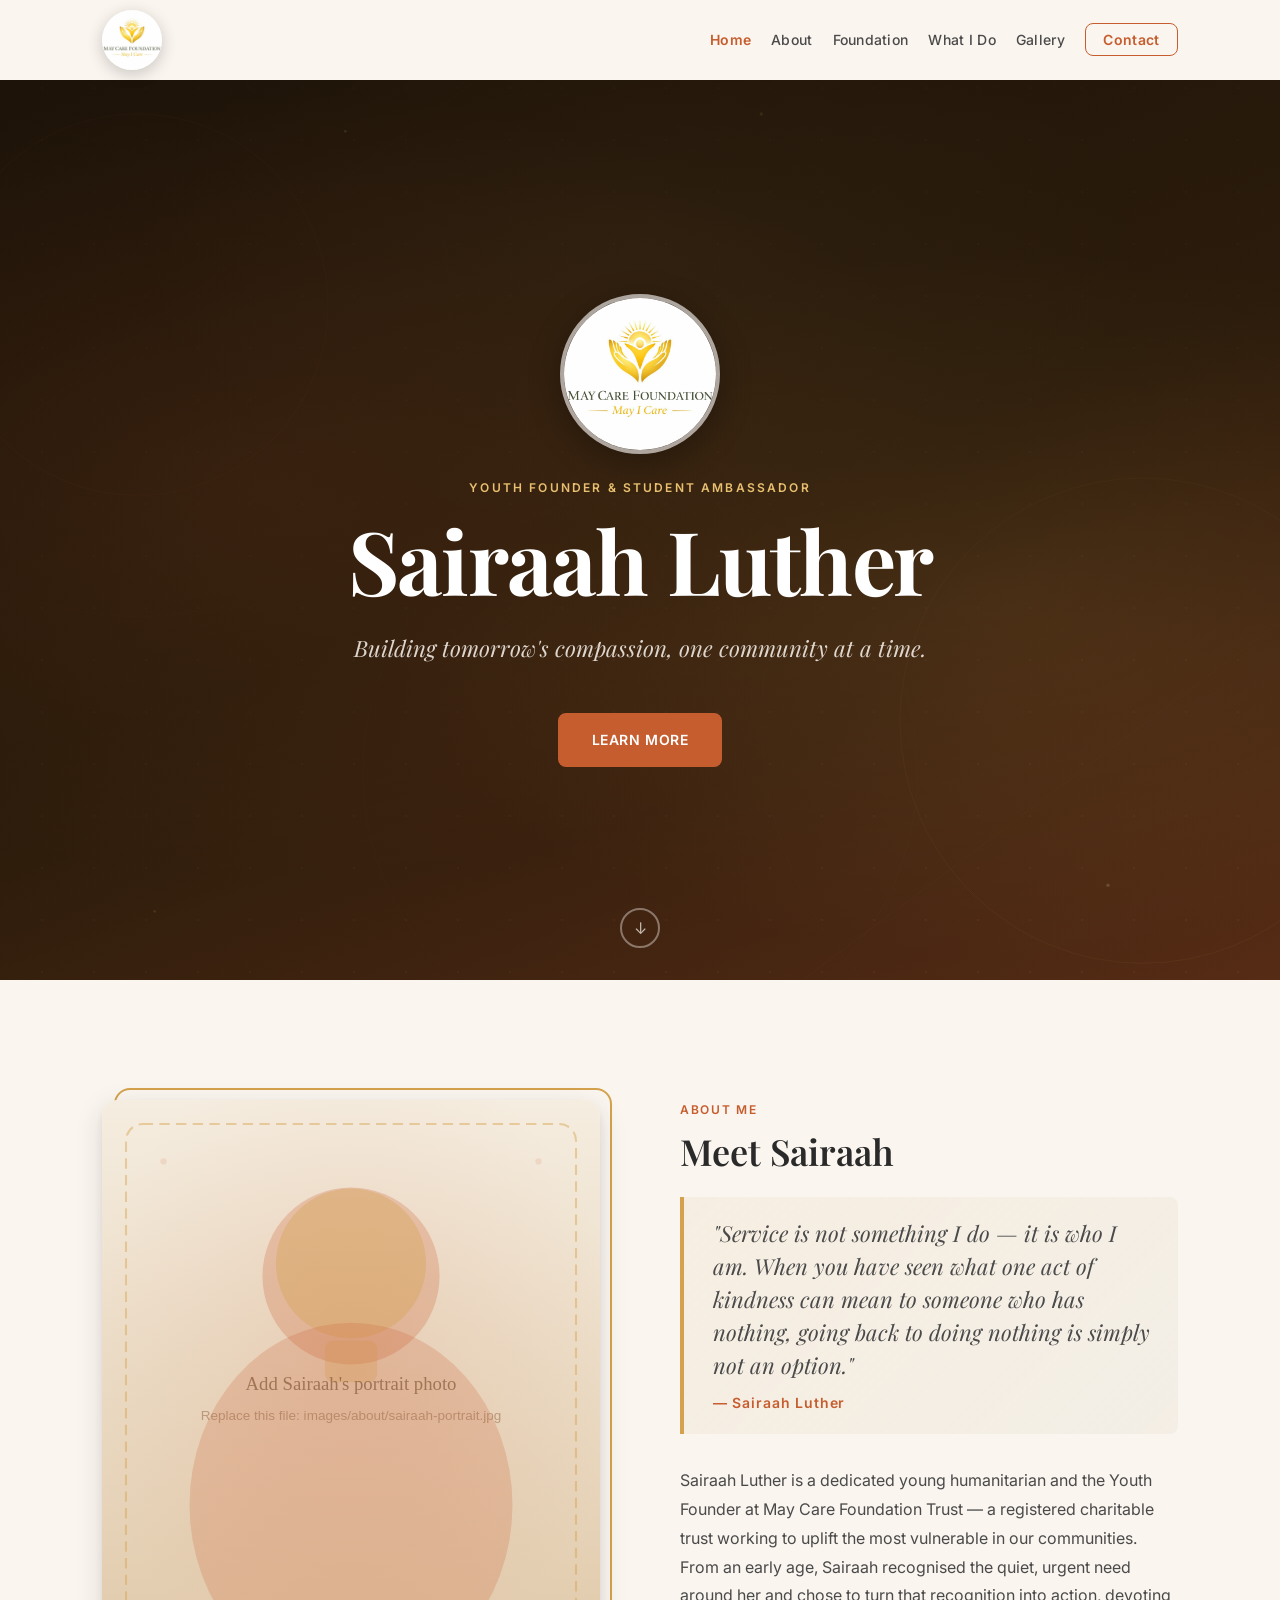
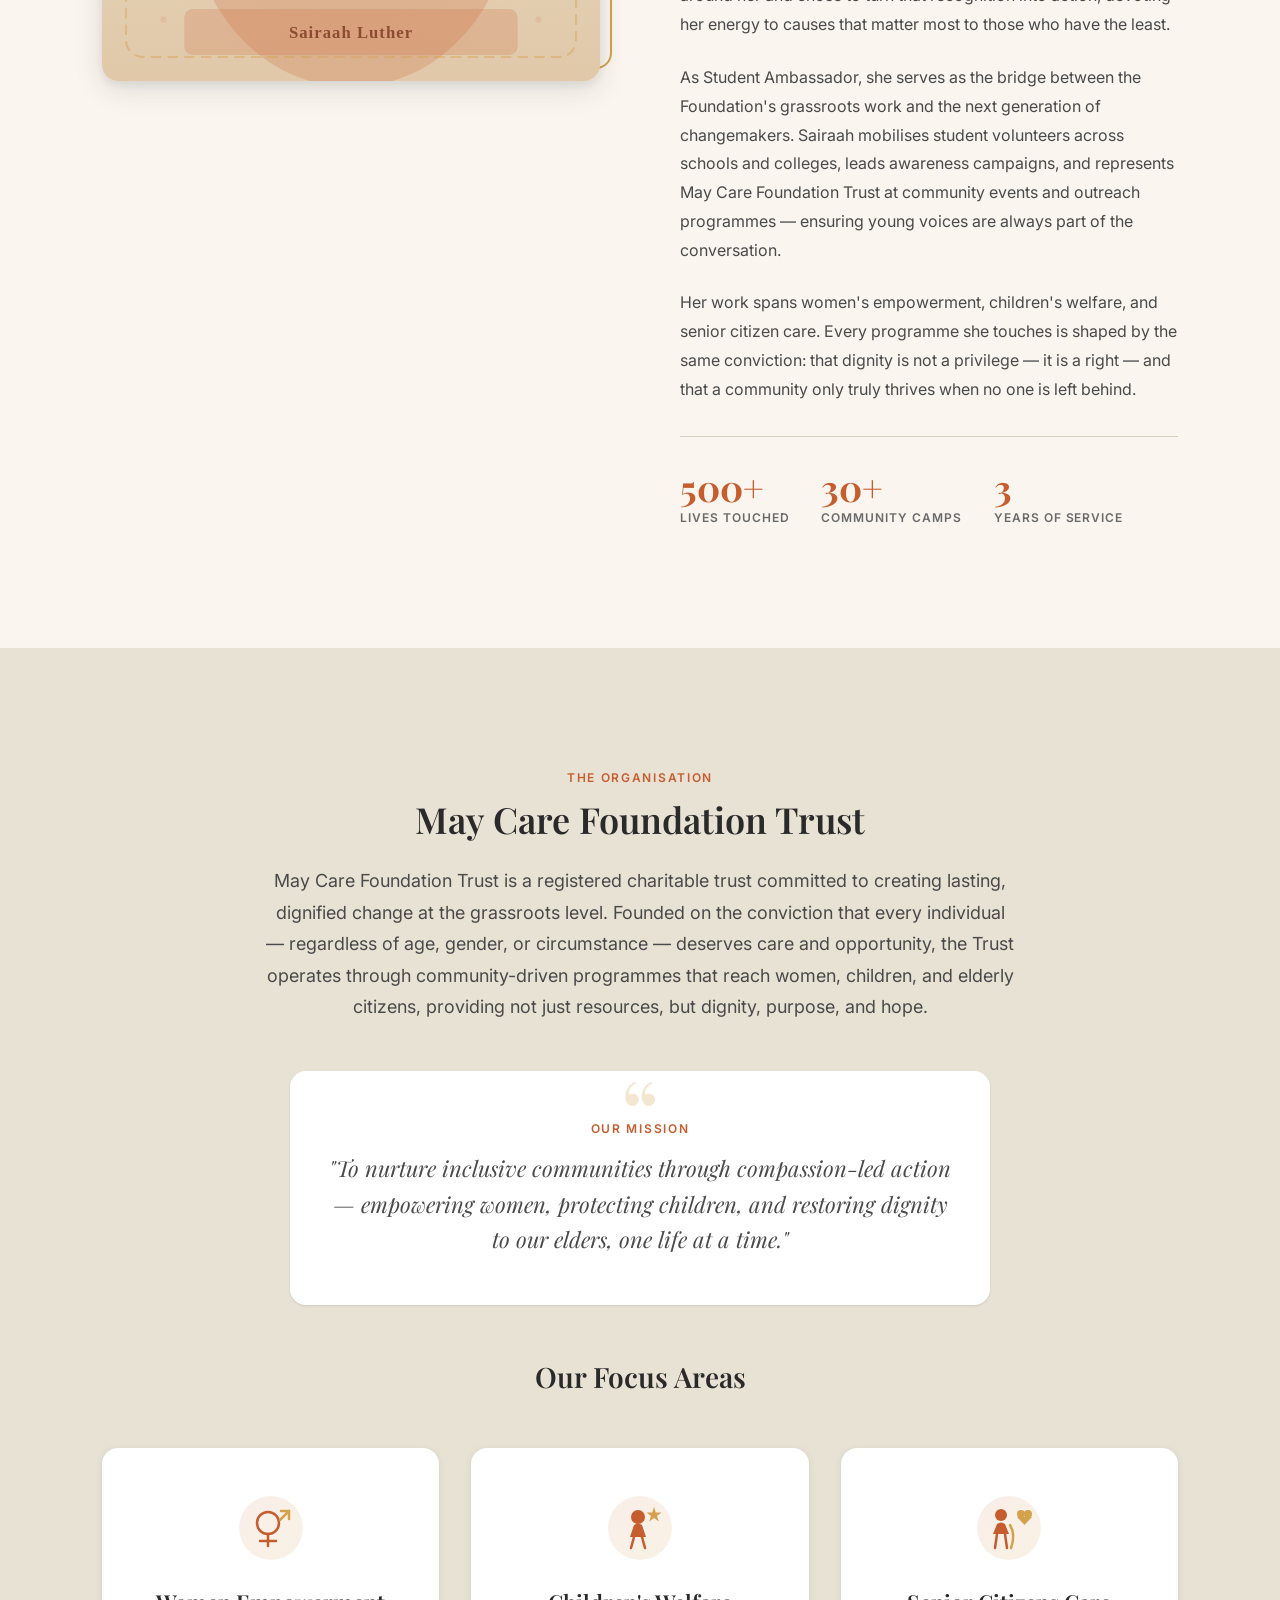
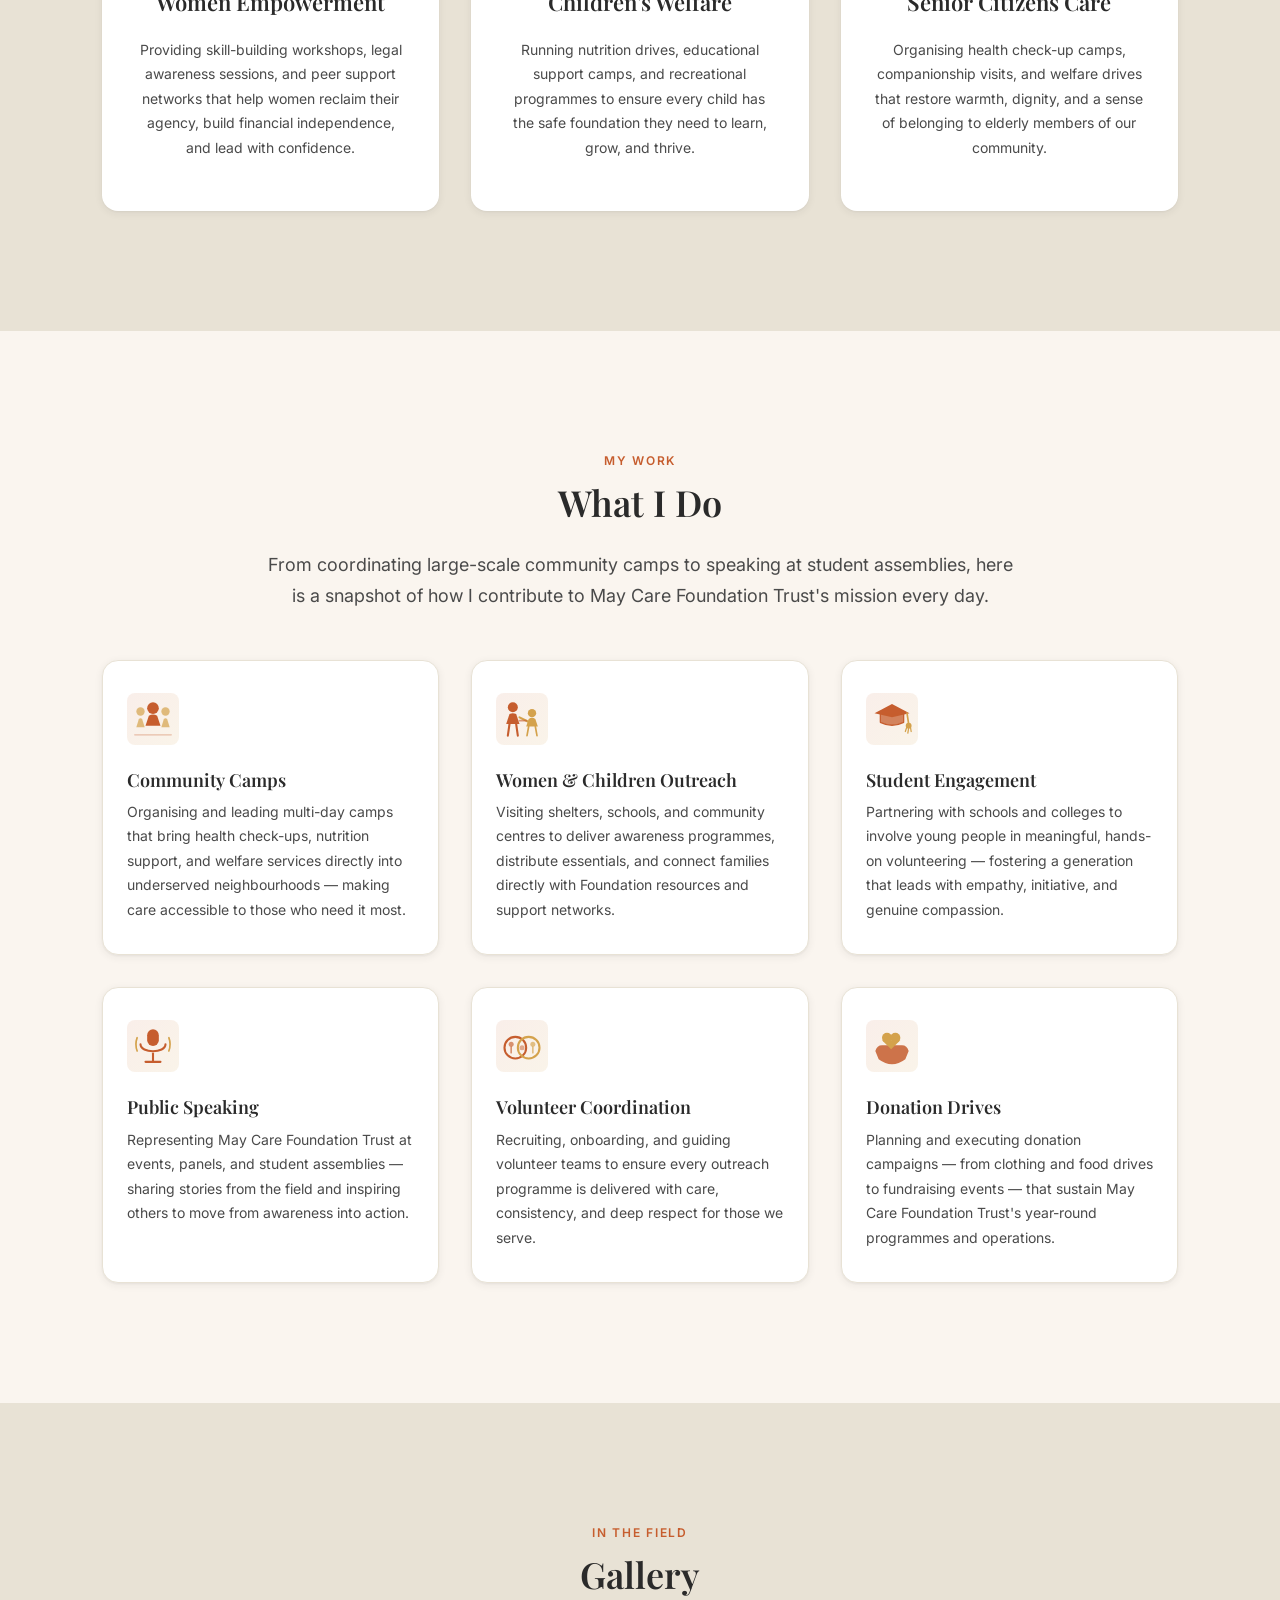
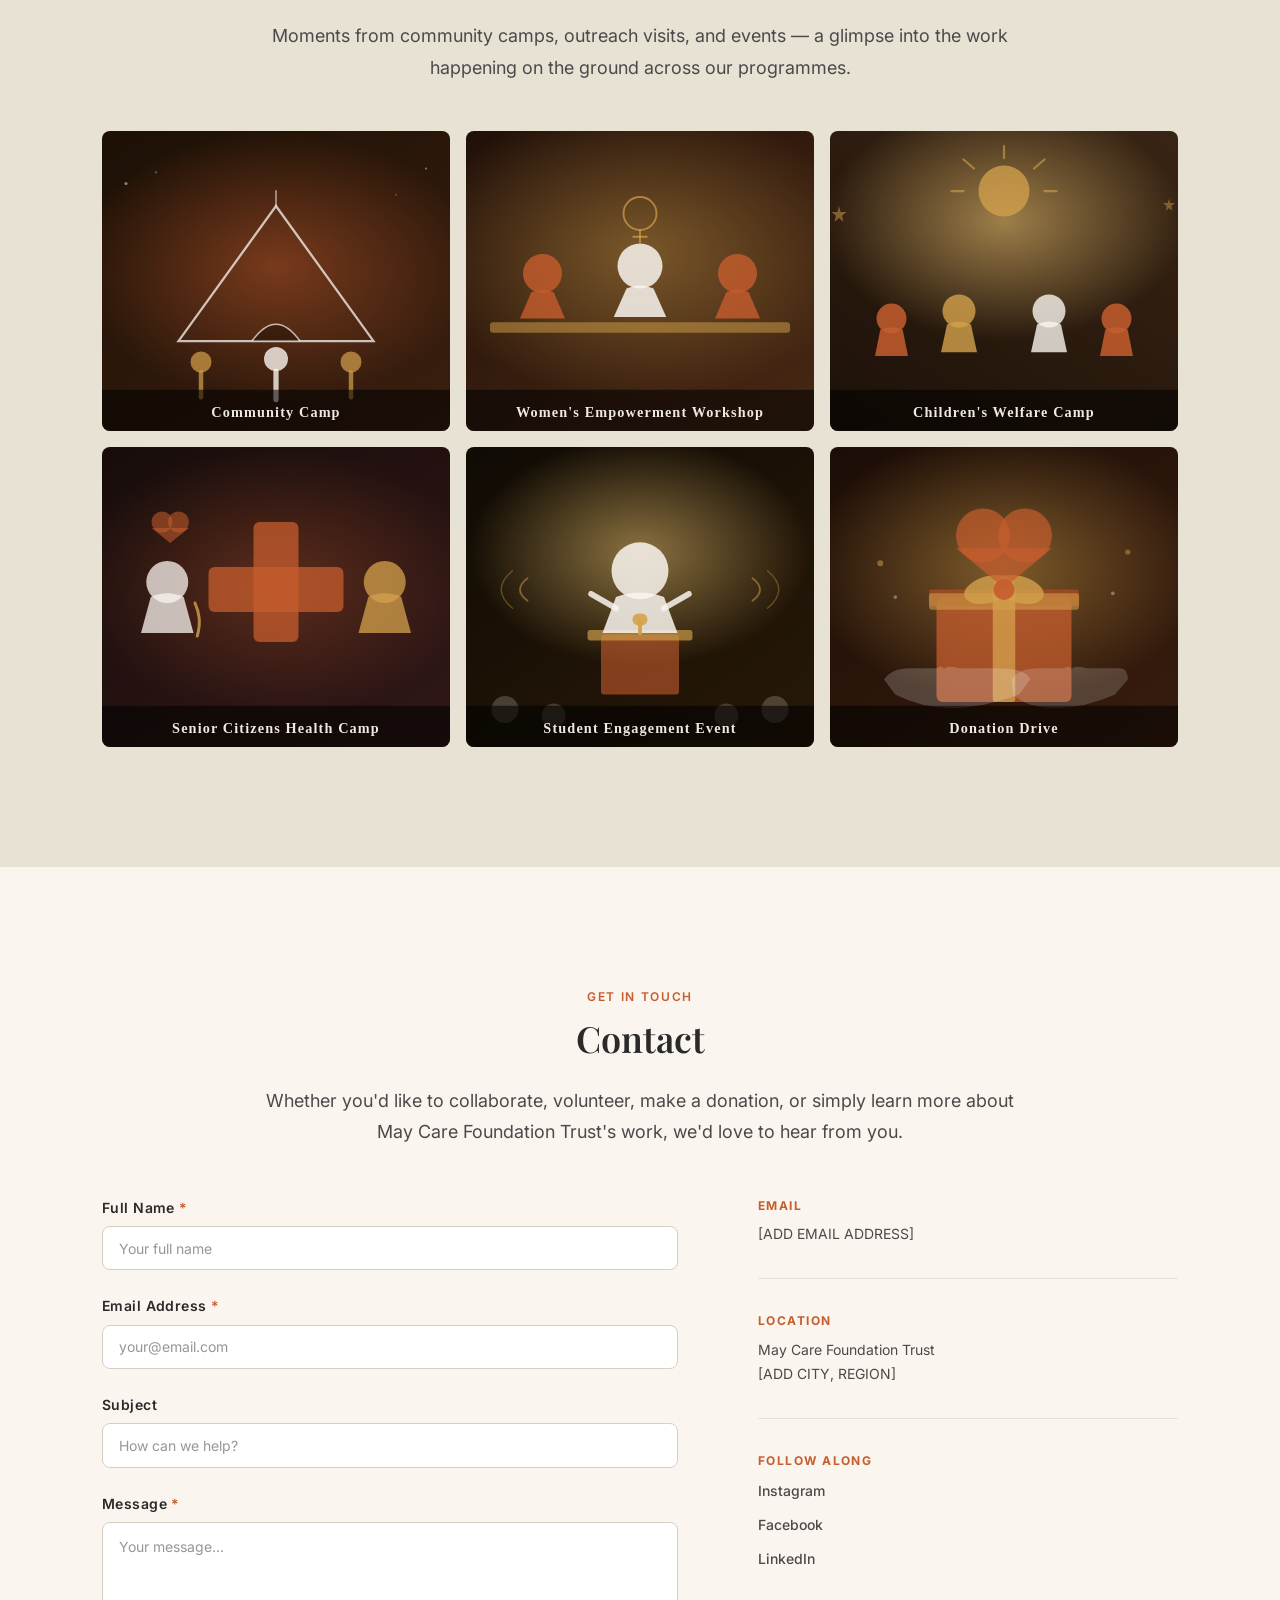
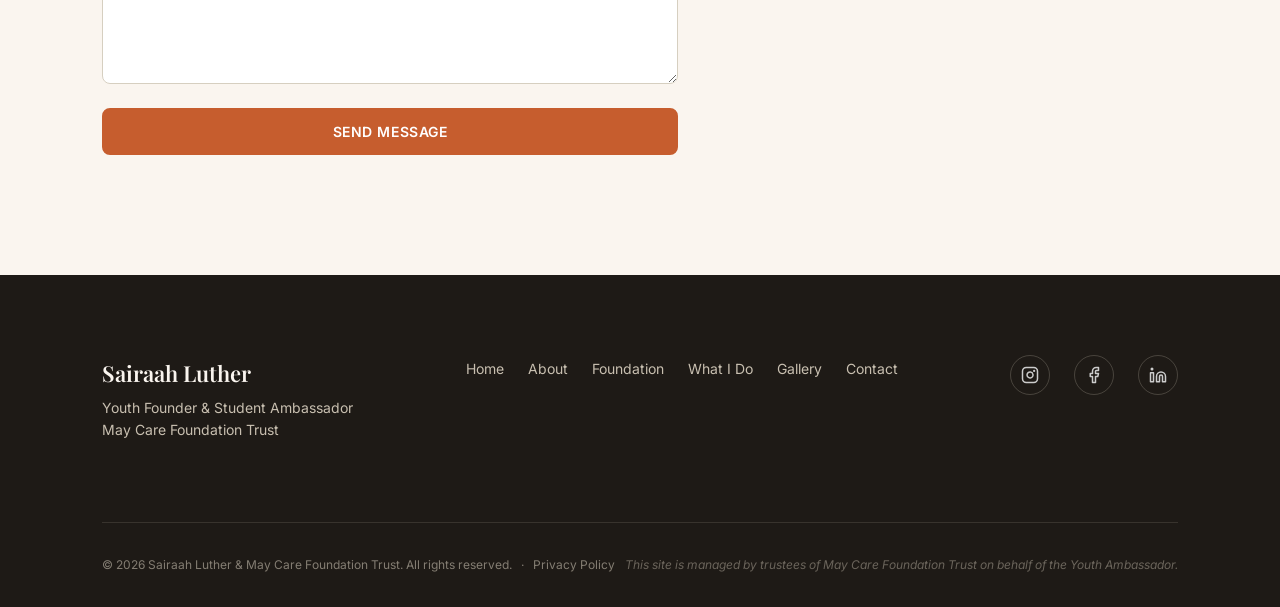
==== commit 7b206931: "Add large logo to hero section above name, resize navbar logo Co-Authored-By: Claude Sonnet 4.6 <nor" ====
--- a/index.html
+++ b/index.html
@@ -100,6 +100,7 @@
       <div class="hero__overlay" aria-hidden="true"></div>
 
       <div class="hero__content">
+        <img src="images/logo/logo.jpg" alt="May Care Foundation Trust Logo" class="hero__logo" />
         <p class="hero__eyebrow">Youth Founder &amp; Student Ambassador</p>
         <h1 class="hero__heading" id="hero-heading">Sairaah Luther</h1>
         <p class="hero__tagline">
--- a/css/style.css
+++ b/css/style.css
@@ -338,7 +338,7 @@
   justify-content: space-between;
   max-width: var(--container-max);
   margin-inline: auto;
-  padding: 1.1rem var(--container-pad);
+  padding: 0.6rem var(--container-pad);
 }
 
 .nav-logo {
@@ -357,10 +357,43 @@
 }
 
 .nav-logo__img {
-  height: 48px;
-  width: auto;
+  height: 60px;
+  width: 60px;
   display: block;
-  object-fit: contain;
+  object-fit: cover;
+  border-radius: 50%;
+  box-shadow: 0 4px 16px rgba(0, 0, 0, 0.2);
+  transition: transform 0.3s ease, box-shadow 0.3s ease;
+  animation: logoPulse 3s ease-in-out infinite;
+}
+
+.nav-logo__img:hover {
+  transform: scale(1.1) rotate(3deg);
+  box-shadow: 0 8px 24px rgba(0, 0, 0, 0.3);
+}
+
+/* Hero section logo */
+.hero__logo {
+  width: 160px;
+  height: 160px;
+  object-fit: cover;
+  border-radius: 50%;
+  display: block;
+  margin: 0 auto 1.5rem auto;
+  box-shadow: 0 8px 32px rgba(0, 0, 0, 0.3);
+  border: 4px solid rgba(255, 255, 255, 0.6);
+  animation: heroLogoEntrance 1s ease-out forwards, logoPulse 3s ease-in-out 1s infinite;
+}
+
+@keyframes heroLogoEntrance {
+  0%   { opacity: 0; transform: scale(0.6); }
+  100% { opacity: 1; transform: scale(1); }
+}
+
+@keyframes logoPulse {
+  0%   { box-shadow: 0 8px 32px rgba(0, 0, 0, 0.3); }
+  50%  { box-shadow: 0 8px 48px rgba(210, 125, 45, 0.6); }
+  100% { box-shadow: 0 8px 32px rgba(0, 0, 0, 0.3); }
 }
 
 /* Hamburger */
